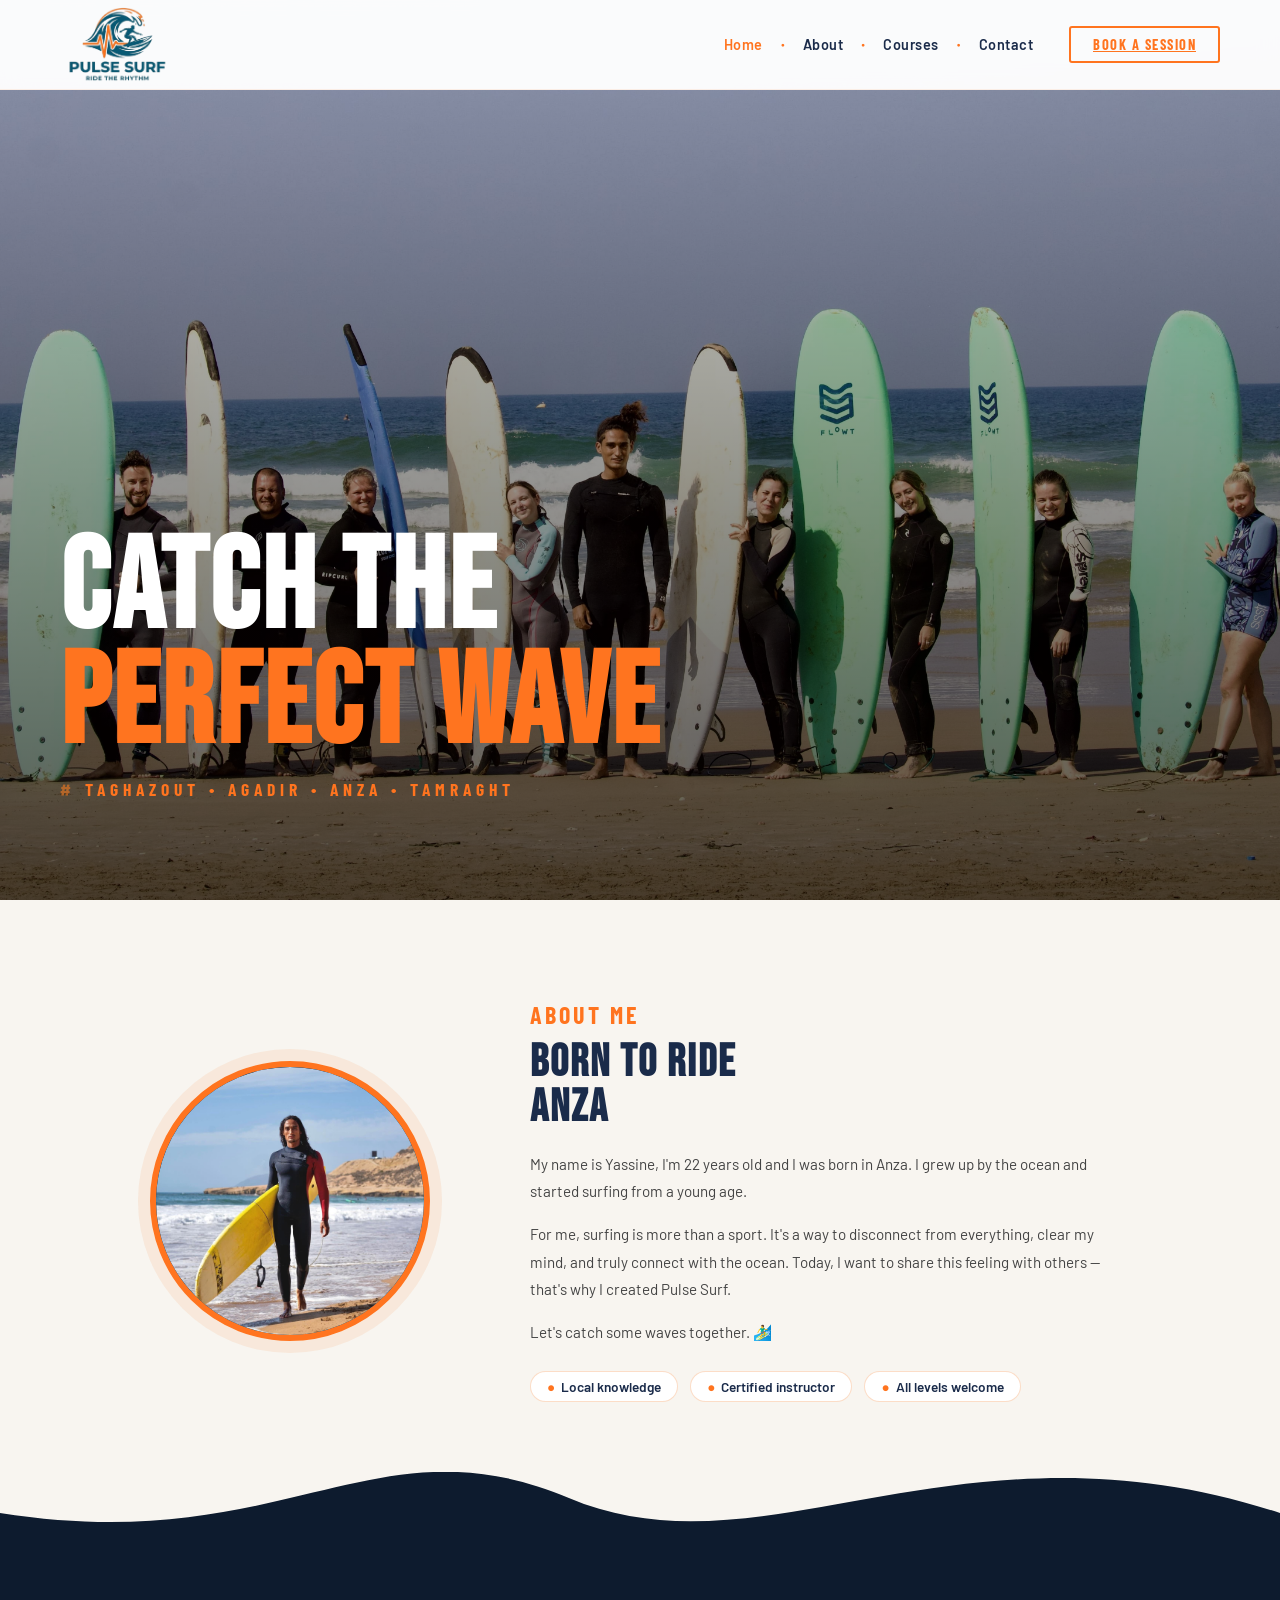
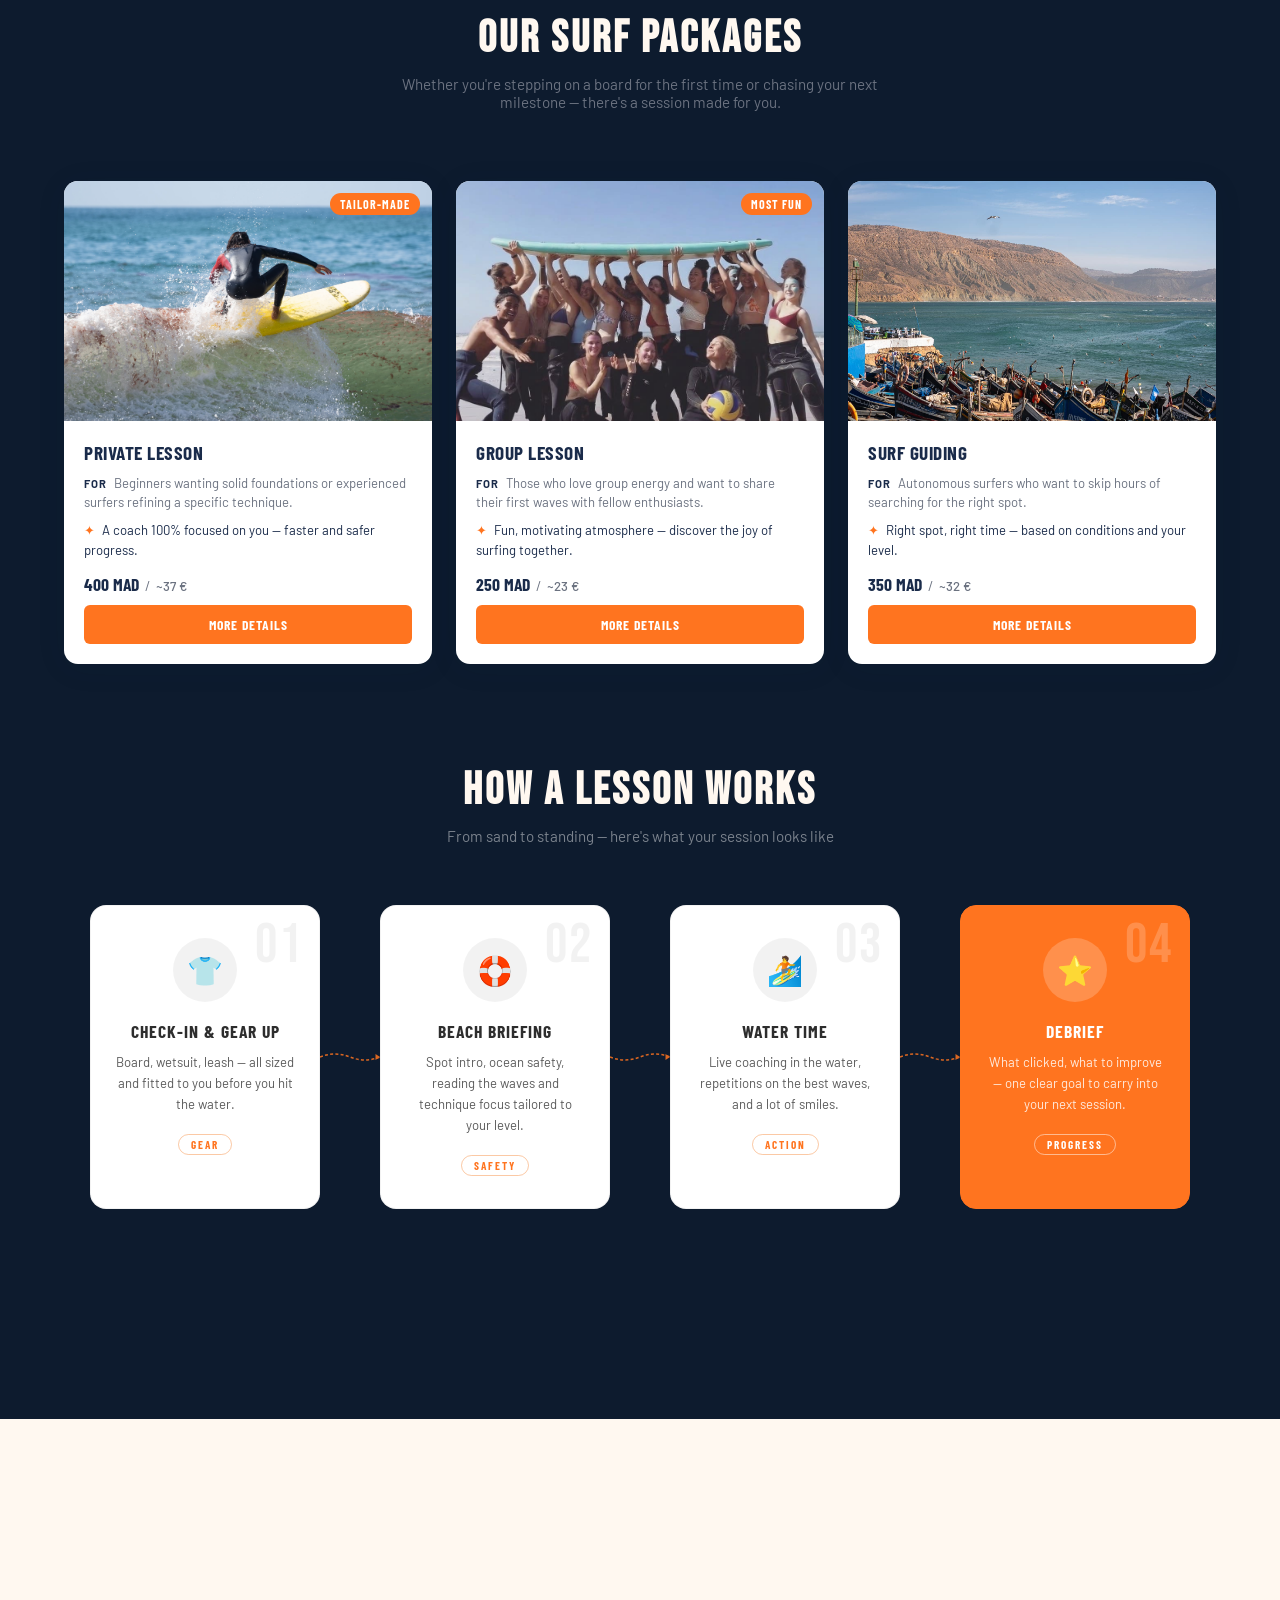
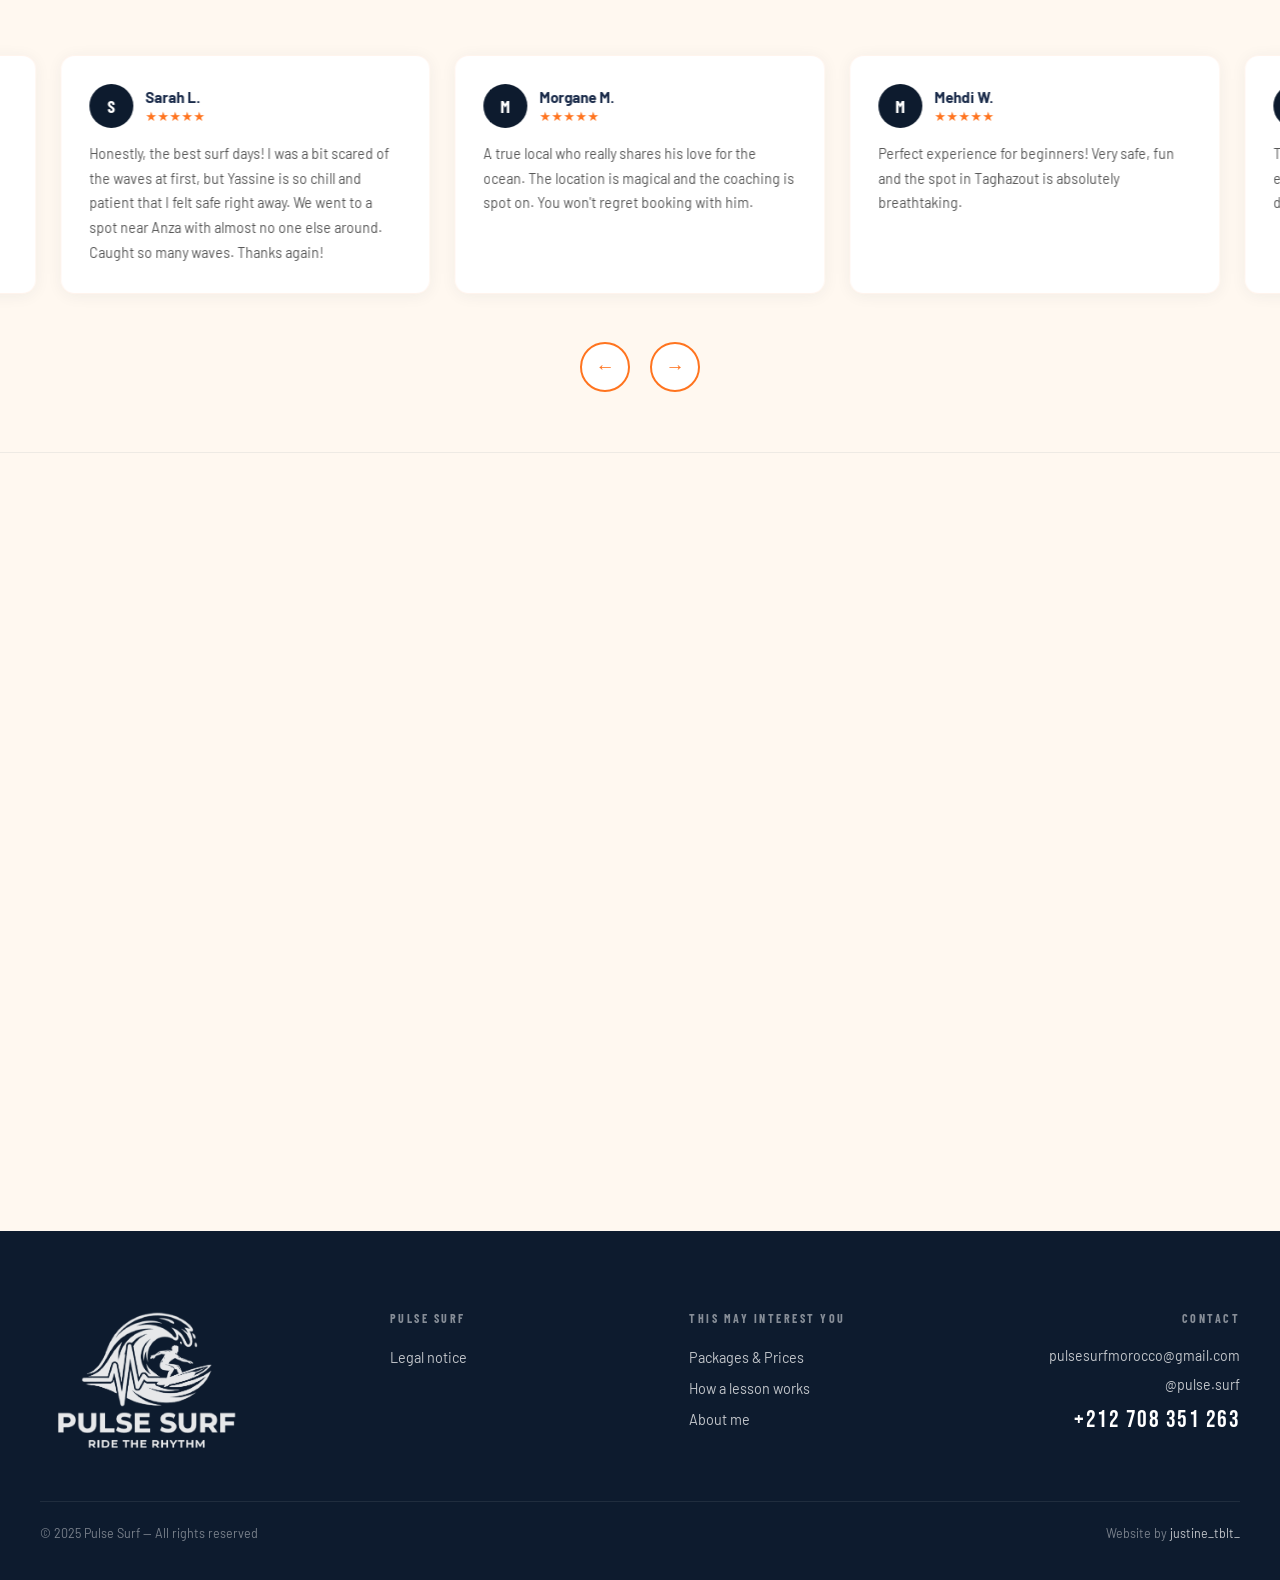
==== index.html @ fa96b56d "🐛 links" ====
<!DOCTYPE html>
<html lang="en">

<head>
    <meta charset="UTF-8">
    <meta name="viewport" content="width=device-width, initial-scale=1.0">

    <title>Pulse Surf | Authentic surf lessons in Anza, Taghazout, Tamraght & Agadir</title>

    <meta name="description"
        content="Experience authentic surfing with Yassine. Small group lessons & private coaching in Anza, Taghazout, Agadir and Tamraght. Certified local expert. Book your wave today!">

    <meta name="keywords"
        content="surf lessons Taghazout, surf school Anza, surf guiding Agadir, private surf coach Morocco, Tamraght surf, Pulse Surf">

    <meta property="og:title" content="Pulse Surf | Authentic surf lessons in Morocco">
    <meta property="og:description"
        content="Join Yassine for the best surf experience in Agadir and Taghazout. Small groups, local knowledge.">
    <meta property="og:type" content="website">
    <link rel="stylesheet" href="style.css">
    <link
        href="https://fonts.googleapis.com/css2?family=Bebas+Neue&family=Barlow:ital,wght@0,300;0,400;0,600;0,700;1,300&family=Barlow+Condensed:wght@400;700&display=swap"
        rel="stylesheet">
    <link rel="icon" type="image/png" href="img/favicon.jpg">
</head>

<body id="top">

    <nav id="navbar">
        <div class="nav-logo">
            <a href="#top">
                <img src="img/logo.png" alt="Back to top - Pulse Surf">
            </a>

        </div>
        <div class="nav-right">
            <ul class="nav-links" id="navLinks">
                <li><a href="#" class="active">Home</a></li>
                <li><a href="#about">About</a></li>
                <li><a href="#courses">Courses</a></li>
                <li><a href="#contact">Contact</a></li>
            </ul>
            <a href="https://wa.me/212708351263?text=Hello!%20I'd%20like%20to%20book%20a%20surf%20session."
                class="btn-nav" target="_blank" rel="noopener">Book a session</a>
        </div>
        <button class="burger" id="burgerBtn" aria-label="Menu" aria-expanded="false">
            <span></span><span></span><span></span>
        </button>
    </nav>

    <div class="mobile-menu" id="mobileMenu" aria-hidden="true">
        <ul>
            <li><a href="#">Home</a></li>
            <li><a href="#about">About</a></li>
            <li><a href="#courses">Courses</a></li>
            <li><a href="#contact">Contact</a></li>
        </ul>
        <a href="https://wa.me/212708351263?text=Hello!%20I'd%20like%20to%20book%20a%20surf%20session." class="btn-nav"
            target="_blank" rel="noopener">Book a session</a>
    </div>

    <section class="hero">
        <div class="hero-bg">
            <img src="img/home_banner.jpeg" alt="">
        </div>
        <div class="hero-content" data-reveal>
            <h1>CATCH THE <span>PERFECT WAVE</span></h1>
            <p class="hero-sub">Taghazout • Agadir • Anza • Tamraght</p>
        </div>
    </section>


    <section id="about" class="about-section-wrap">
        <div class="about-section">
            <div class="about-photo">
                <img src="img/yassine.jpg" alt="Yassine" class="about-photo-img">
            </div>

            <div class="about-text" data-reveal>
                <div class="about-label">About Me</div>
                <h2>Born to ride<br>Anza</h2>
                <p>My name is Yassine, I'm 22 years old and I was born in Anza. I grew up by the ocean and started
                    surfing from a young age.</p>
                <p>For me, surfing is more than a sport. It's a way to disconnect from everything, clear my mind, and
                    truly connect with the ocean. Today, I want to share this feeling with others — that's why I created
                    Pulse Surf.</p>
                <p>Let's catch some waves together. 🏄‍♂️</p>
                <div class="about-pills">
                    <span class="pill"><span class="dot">●</span> Local knowledge</span>
                    <span class="pill"><span class="dot">●</span> Certified instructor</span>
                    <span class="pill"><span class="dot">●</span> All levels welcome</span>
                </div>
            </div>
        </div>
    </section>


    <section class="about-section-wrap">
        <div class="wave-container">
            <svg viewBox="0 0 1440 200" xmlns="http://www.w3.org/2000/svg" preserveAspectRatio="none">
                <path fill="#0D1B2E" d="M0,160 C320,220 420,30 640,140 C860,250 1080,20 1440,160 L1440,200 L0,200 Z">
                </path>
            </svg>
        </div>
    </section>



    <section class="section" id="courses">
        <div class="section-header" data-reveal>
            <h2>Our surf packages</h2>
            <p>Whether you're stepping on a board for the first time or chasing your next milestone — there's a session
                made for you.</p>
        </div>

        <div class="courses-track">

            <div class="course-card" data-reveal>
                <div class="card-img">
                    <img src="img/private_lesson.jpeg" alt="" class="card-photo img-private">
                    <span class="card-badge">Tailor-made</span>
                </div>
                <div class="card-body">
                    <h3>Private Lesson</h3>
                    <p class="card-for"><span>For</span> Beginners wanting solid foundations or experienced surfers
                        refining a specific technique.</p>
                    <p class="card-plus"><span>✦</span> A coach 100% focused on you — faster and safer progress.</p>
                    <div class="card-price">
                        <span class="price-mad">400 MAD</span>
                        <span class="price-sep">/</span>
                        <span class="price-eur">~37 €</span>
                    </div>
                    <a class="btn-card btn-whatsapp" href="private-lesson.html" target="_blank" rel="noopener">More
                        details</a>
                </div>
            </div>

            <div class="course-card" data-reveal>
                <div class="card-img">
                    <img src="img/group_lesson2.jpeg" alt="" class="card-photo img-group">
                    <span class="card-badge">Most fun</span>
                </div>
                <div class="card-body">
                    <h3>Group Lesson</h3>
                    <p class="card-for"><span>For</span> Those who love group energy and want to share their first waves
                        with fellow enthusiasts.</p>
                    <p class="card-plus"><span>✦</span> Fun, motivating atmosphere — discover the joy of surfing
                        together.</p>
                    <div class="card-price">
                        <span class="price-mad">250 MAD</span>
                        <span class="price-sep">/</span>
                        <span class="price-eur">~23 €</span>
                    </div>
                    <a class="btn-card btn-whatsapp" href="group-lesson.html" target="_blank" rel="noopener">More
                        details</a>
                </div>
            </div>

            <div class="course-card" data-reveal>
                <div class="card-img">
                    <img src="img/guide_lesson.jpeg" alt="" class="card-photo img-guide">
                </div>
                <div class="card-body">
                    <h3>Surf Guiding</h3>
                    <p class="card-for"><span>For</span> Autonomous surfers who want to skip hours of searching for the
                        right spot.</p>
                    <p class="card-plus"><span>✦</span> Right spot, right time — based on conditions and your level.</p>
                    <div class="card-price">
                        <span class="price-mad">350 MAD</span>
                        <span class="price-sep">/</span>
                        <span class="price-eur">~32 €</span>
                    </div>
                    <a class="btn-card btn-whatsapp" href="guiding-lesson.html" target="_blank" rel="noopener">More
                        details</a>
                </div>
            </div>

        </div>
    </section>

    <section class="how-section" id="how">
        <div class="section-header" data-reveal>
            <h2>How a lesson works</h2>
            <p>From sand to standing — here's what your session looks like</p>
        </div>

        <div class="flow-grid">
            <div class="flow-card" data-reveal>
                <div class="flow-number">01</div>
                <div class="flow-icon-wrap"><span>👕</span></div>
                <h3 class="flow-title">Check-In &amp; Gear Up</h3>
                <p class="flow-desc">Board, wetsuit, leash — all sized and fitted to you before you hit the water.</p>
                <div class="flow-tag">Gear</div>
            </div>
            <div class="flow-connector" aria-hidden="true">
                <svg viewBox="0 0 80 24" fill="none">
                    <path d="M0 12 Q20 4 40 12 Q60 20 80 12" stroke="#ff741f" stroke-width="2" stroke-dasharray="4 3" />
                    <polygon points="74,8 80,12 74,16" fill="#ff741f" />
                </svg>
            </div>
            <div class="flow-card" data-reveal>
                <div class="flow-number">02</div>
                <div class="flow-icon-wrap"><span>🛟</span></div>
                <h3 class="flow-title">Beach Briefing</h3>
                <p class="flow-desc">Spot intro, ocean safety, reading the waves and technique focus tailored to your
                    level.</p>
                <div class="flow-tag">Safety</div>
            </div>
            <div class="flow-connector" aria-hidden="true">
                <svg viewBox="0 0 80 24" fill="none">
                    <path d="M0 12 Q20 20 40 12 Q60 4 80 12" stroke="#ff741f" stroke-width="2" stroke-dasharray="4 3" />
                    <polygon points="74,8 80,12 74,16" fill="#ff741f" />
                </svg>
            </div>
            <div class="flow-card" data-reveal>
                <div class="flow-number">03</div>
                <div class="flow-icon-wrap"><span>🏄</span></div>
                <h3 class="flow-title">Water Time</h3>
                <p class="flow-desc">Live coaching in the water, repetitions on the best waves, and a lot of smiles.</p>
                <div class="flow-tag">Action</div>
            </div>
            <div class="flow-connector" aria-hidden="true">
                <svg viewBox="0 0 80 24" fill="none">
                    <path d="M0 12 Q20 4 40 12 Q60 20 80 12" stroke="#ff741f" stroke-width="2" stroke-dasharray="4 3" />
                    <polygon points="74,8 80,12 74,16" fill="#ff741f" />
                </svg>
            </div>
            <div class="flow-card flow-card--highlight" data-reveal>
                <div class="flow-number">04</div>
                <div class="flow-icon-wrap"><span>⭐</span></div>
                <h3 class="flow-title">Debrief</h3>
                <p class="flow-desc">What clicked, what to improve — one clear goal to carry into your next session.</p>
                <div class="flow-tag">Progress</div>
            </div>
        </div>

        <div class="bring-banner" data-reveal>
            <span class="bring-icon">🎒</span>
            <div class="bring-text">
                <strong>What to bring</strong>
                <span>Swimwear &nbsp;·&nbsp; Sunscreen &nbsp;·&nbsp; Water &nbsp;·&nbsp; Towel</span>
            </div>
        </div>
    </section>


    <section class="reviews-section" id="reviews">
        <div class="section-header" data-reveal>
            <h2>Testimonials</h2>
            <span class="stars">★★★★★</span>
        </div>

        <div class="reviews-viewport">
            <div class="reviews-track" id="reviewsTrack">
                <div class="review-card">
                    <div class="reviewer">
                        <div class="reviewer-avatar">S</div>
                        <div>
                            <div class="reviewer-name">Sarah L.</div>
                            <div class="review-stars">★★★★★</div>
                        </div>
                    </div>
                    <p class="review-text">Honestly, the best surf days! I was a bit scared of the waves at first, but
                        Yassine is so chill and patient that I felt safe right away. We went to a spot near Anza with
                        almost no one else around. Caught so many waves. Thanks again!</p>
                </div>

                <div class="review-card">
                    <div class="reviewer">
                        <div class="reviewer-avatar">M</div>
                        <div>
                            <div class="reviewer-name">Morgane M.</div>
                            <div class="review-stars">★★★★★</div>
                        </div>
                    </div>
                    <p class="review-text">A true local who really shares his love for the ocean. The location is
                        magical and the coaching is spot on. You won't regret booking with him.</p>
                </div>

                <div class="review-card">
                    <div class="reviewer">
                        <div class="reviewer-avatar">M</div>
                        <div>
                            <div class="reviewer-name">Mehdi W.</div>
                            <div class="review-stars">★★★★★</div>
                        </div>
                    </div>
                    <p class="review-text">Perfect experience for beginners! Very safe, fun and the spot in Taghazout is
                        absolutely breathtaking.</p>
                </div>

                <div class="review-card">
                    <div class="reviewer">
                        <div class="reviewer-avatar">N</div>
                        <div>
                            <div class="reviewer-name">Natalia R.</div>
                            <div class="review-stars">★★★★★</div>
                        </div>
                    </div>
                    <p class="review-text">The absolute highlight of my trip! Such good energy in the water and the best
                        vibes. I'll definitely be back for more sessions.</p>
                </div>
            </div>
        </div>

        <div class="reviews-controls">
            <button class="reviews-arrow" id="reviewsPrev" aria-label="Précédent">&#8592;</button>
            <button class="reviews-arrow" id="reviewsNext" aria-label="Suivant">&#8594;</button>
        </div>
    </section>

    <section class="contact-section" id="contact">
        <div class="contact-inner">
            <div class="contact-info" data-reveal>
                <div class="about-label">Get in touch</div>
                <h2>Let's catch<br>some waves</h2>
                <p>Have a question about a session, want to check availability, or just say hello? Fill in the form and
                    I will get back to you within 24h.</p>
                <ul class="contact-details">
                    <li><span class="contact-icon">📍</span><span>Taghazout • Agadir • Anza • Tamraght</span></li>
                    <li><span class="contact-icon">📱</span><a href="https://wa.me/212708351263" target="_blank"
                            rel="noopener">+212 708 351 263</a></li>
                    <li><span class="contact-icon">✉️</span><a
                            href="mailto:pulsesurfmorocco@gmail.com">pulsesurfmorocco@gmail.com</a></li>
                    <li><span class="contact-icon">📷</span><a href="https://www.instagram.com/pulse.surf/?hl=fr"
                            target="_blank" rel="noopener">@pulse.surf</a></li>
                </ul>
            </div>

            <div class="contact-form-wrap" data-reveal>
                <form class="contact-form" id="contactForm" novalidate>
                    <div class="form-row">
                        <div class="form-group">
                            <label for="fname">First name</label>
                            <input type="text" id="fname" name="fname" placeholder="Yassine" required>
                            <span class="form-error" id="fnameErr">Please enter your first name</span>
                        </div>
                        <div class="form-group">
                            <label for="lname">Last name</label>
                            <input type="text" id="lname" name="lname" placeholder="Oufaaiz" required>
                            <span class="form-error" id="lnameErr">Please enter your last name</span>
                        </div>
                    </div>
                    <div class="form-group">
                        <label for="email">Email</label>
                        <input type="email" id="email" name="email" placeholder="pulsesurf@example.com" required>
                        <span class="form-error" id="emailErr">Please enter a valid email address</span>
                    </div>
                    <div class="form-group">
                        <label for="session">Session type</label>
                        <select id="session" name="session" required>
                            <option value="" disabled selected>Choose a session…</option>
                            <option value="private">Private Lesson</option>
                            <option value="group">Group Lesson</option>
                            <option value="guiding">Surf Guiding</option>
                            <option value="other">Other / Question</option>
                        </select>
                        <span class="form-error" id="sessionErr">Please select a session type</span>
                    </div>
                    <div class="form-group">
                        <label for="message">Message</label>
                        <textarea id="message" name="message" rows="4"
                            placeholder="Tell me about your level, your dates, any questions…" required></textarea>
                        <span class="form-error" id="messageErr">Please write a short message</span>
                    </div>
                    <button type="submit" class="btn-submit" id="submitBtn">Send message</button>
                    <div class="form-success" id="formSuccess" aria-live="polite">
                        <span>🤙</span>
                        <strong>Message sent!</strong>
                        <p>Thanks for contacting me! I received your message and will get back to you very soon. I'm
                            looking forward to surfing with you.<br><br>See you in the water!<br><br>Yassine</p>
                    </div>
                </form>
            </div>
        </div>
    </section>

    <footer>
        <div class="footer-inner">
            <div class="footer-brand">
                <a href="#top">
                    <img src="img/logo.png" alt="Back to top - Pulse Surf" class="footer-logo-img">
                </a>
            </div>
            <div class="footer-col">
                <h4 class="footer-col-title">Pulse Surf</h4>
                <ul>
                    <li><a href="#" id="mentionsBtn">Legal notice</a></li>
                </ul>
            </div>
            <div class="footer-col">
                <h4 class="footer-col-title">This may interest you</h4>
                <ul>
                    <li><a href="#courses">Packages &amp; Prices</a></li>
                    <li><a href="#how">How a lesson works</a></li>
                    <li><a href="#about">About me</a></li>
                </ul>
            </div>
            <div class="footer-col">
                <h4 class="footer-col-title">Contact</h4>
                <a href="mailto:pulsesurfmorocco@gmail.com" class="footer-email">pulsesurfmorocco@gmail.com</a>
                <a href="https://www.instagram.com/pulse.surf/?hl=fr" class="footer-insta" target="_blank"
                    rel="noopener">@pulse.surf</a>
                <a href="https://wa.me/212708351263" class="footer-phone">+212 708 351 263</a>
            </div>
        </div>
        <div class="footer-divider"></div>
        <div class="footer-bottom">
            <span>© 2025 Pulse Surf — All rights reserved</span>
            <span class="footer-credit">Website by <a href="https://www.instagram.com/justine_tblt_/?hl=fr"
                    target="_blank">justine_tblt_</a></span>
        </div>
    </footer>

    <div class="modal-overlay" id="mentionsModal" aria-hidden="true">
        <div class="modal" role="dialog" aria-modal="true" aria-labelledby="mentionsTitle">
            <button class="modal-close" id="mentionsClose" aria-label="Close">✕</button>
            <h2 id="mentionsTitle">Legal Notice</h2>
            <h3>Site Publisher</h3>
            <p>
                <strong>Pulse Surf — Yassine Oufaaiz</strong><br>
                Anza, Tamraght, Taghazout, Agadir, Morocco<br>
                Email: <a href="mailto:pulsesurfmorocco@gmail.com">pulsesurfmorocco@gmail.com</a><br>
                Tel: +212 708 351 263
            </p>
            <h3>Hosting</h3>
            <p>This site is hosted by <strong>GitHub Inc.</strong>, 88 Colin P. Kelly Jr. St, San Francisco, CA 94107,
                USA.</p>
            <h3>Intellectual Property</h3>
            <p>All content on this site (texts, photos, logos) is protected by copyright law.</p>
            <h3>Credits</h3>
            <p>Site designed and developed by <a href="https://www.instagram.com/justine_tblt_/?hl=fr"
                    target="_blank">justine_tblt_</a>.</p>
        </div>
    </div>

    <a href="#top" id="goToTop" class="go-top-link" aria-label="Back to top">
        <svg viewBox="0 0 24 24" fill="none" stroke="currentColor" stroke-width="3" stroke-linecap="round"
            stroke-linejoin="round">
            <path d="M18 15l-6-6-6 6" />
        </svg>
    </a>
    <script src="main.js"></script>
</body>

</html>
---- style.css ----
*,
*::before,
*::after {
    box-sizing: border-box;
    margin: 0;
    padding: 0;
}

:root {
    --orange: #ff741f;
    --navy: #1A2B4A;
    --sand: #FFF8F0;
    --dark: #0D1B2E;
    --gray: #6B7280;
    --white: #ffffff;
    --section-light: #FFF8F0;
    --section-mid: #F0EBE3;
    --section-dark: #0D1B2E;
}

html {
    scroll-behavior: smooth;
}

body {
    font-family: 'Barlow', sans-serif;
    background: var(--section-light);
    color: var(--navy);
}

/* ── Nav ───────────────────────────────────────────────────── */
nav {
    position: fixed;
    top: 0;
    left: 0;
    right: 0;
    z-index: 200;
    display: flex;
    align-items: center;
    justify-content: space-between;
    padding: 0 60px;
    height: 90px;
    background: rgba(255, 255, 255, 0.96);
    backdrop-filter: blur(10px);
    border-bottom: 1px solid rgba(244, 121, 32, 0.1);
}

.nav-logo img {
    height: 75px;
    width: auto;
    display: block;
}

.nav-right {
    display: flex;
    align-items: center;
    gap: 36px;
}

.nav-links {
    display: flex;
    align-items: center;
    list-style: none;
}

.nav-links li {
    display: flex;
    align-items: center;
}

.nav-links li+li::before {
    content: '●';
    color: var(--orange);
    font-size: 0.4rem;
    margin: 0 18px;
}

.nav-links a {
    font-size: 0.9rem;
    font-weight: 600;
    color: var(--navy);
    text-decoration: none;
    letter-spacing: 0.5px;
    transition: color 0.2s;
}

.nav-links a:hover,
.nav-links a.active {
    color: var(--orange);
}

.btn-nav {
    background: transparent;
    border: 2px solid var(--orange);
    color: var(--orange);
    padding: 8px 22px;
    font-family: 'Barlow Condensed', sans-serif;
    font-size: 0.9rem;
    font-weight: 700;
    letter-spacing: 1.5px;
    text-transform: uppercase;
    cursor: pointer;
    border-radius: 3px;
    transition: background 0.25s, color 0.25s;
}

.btn-nav:hover {
    background: var(--orange);
    color: var(--white);
}

/* ── Burger ────────────────────────────────────────────────── */
.burger {
    display: none;
    flex-direction: column;
    justify-content: center;
    gap: 5px;
    width: 36px;
    height: 36px;
    background: none;
    border: none;
    cursor: pointer;
    padding: 4px;
}

.burger span {
    display: block;
    height: 2px;
    width: 100%;
    background: var(--navy);
    border-radius: 2px;
    transition: transform 0.3s, opacity 0.3s;
    transform-origin: center;
}

.burger.open span:nth-child(1) {
    transform: translateY(7px) rotate(45deg);
}

.burger.open span:nth-child(2) {
    opacity: 0;
}

.burger.open span:nth-child(3) {
    transform: translateY(-7px) rotate(-45deg);
}

/* ── Mobile menu ───────────────────────────────────────────── */
.mobile-menu {
    display: none;
    position: fixed;
    inset: 0;
    z-index: 150;
    background: var(--dark);
    flex-direction: column;
    align-items: center;
    justify-content: center;
    gap: 32px;
    opacity: 0;
    pointer-events: none;
    transition: opacity 0.3s;
}

.mobile-menu.open {
    opacity: 1;
    pointer-events: all;
}

.mobile-menu ul {
    list-style: none;
    display: flex;
    flex-direction: column;
    align-items: center;
    gap: 24px;
}

.mobile-menu ul a {
    font-family: 'Bebas Neue', sans-serif;
    font-size: 2.2rem;
    letter-spacing: 3px;
    color: var(--white);
    text-decoration: none;
    text-transform: uppercase;
    transition: color 0.2s;
}

.mobile-menu ul a:hover {
    color: var(--orange);
}

/* ── Hero ──────────────────────────────────────────────────── */
.hero {
    height: 100vh;
    min-height: 600px;
    position: relative;
    display: flex;
    align-items: flex-end;
    padding-bottom: 100px;
    overflow: hidden;
}

.hero-bg {
    position: absolute;
    inset: 0;
    z-index: 1;
}

.hero-bg img {
    width: 100%;
    height: 100%;
    object-fit: cover;
    object-position: center;
    display: block;
}

.hero-bg::after {
    content: '';
    position: absolute;
    inset: 0;
    background: linear-gradient(to bottom, rgba(0, 0, 0, 0.15), rgba(0, 0, 0, 0.65));
}

.hero-content {
    position: relative;
    z-index: 10;
    padding: 0 60px;
}

.hero-content h1 {
    font-family: 'Bebas Neue', sans-serif;
    font-size: clamp(4rem, 10vw, 8rem);
    line-height: 0.9;
    color: var(--white);
    letter-spacing: 3px;
    text-transform: uppercase;
}

.hero-content h1 span {
    display: block;
    color: var(--orange);
}

.hero-sub {
    font-family: 'Barlow Condensed', sans-serif;
    font-size: 1.1rem;
    letter-spacing: 5px;
    color: var(--orange);
    margin-top: 16px;
    text-transform: uppercase;
    font-weight: bold;
}

.hero-sub::before {
    content: '# ';
    color: rgba(244, 121, 32, 0.6);
    font-weight: bold;
}

/* ── Section base ──────────────────────────────────────────── */
.section {
    padding: 70px 60px;
    background: var(--section-dark);
}

.section-header {
    text-align: center;
    margin-bottom: 60px;
}

.section-header h2 {
    font-family: 'Bebas Neue', sans-serif;
    font-size: 2.8rem;
    letter-spacing: 3px;
    color: var(--sand);
    text-transform: uppercase;
}

.section-header p {
    color: var(--gray);
    margin-top: 10px;
    font-size: 0.95rem;
    max-width: 520px;
    margin-inline: auto;
}

/* ── Courses ───────────────────────────────────────────────── */
.courses-track {
    display: grid;
    grid-template-columns: repeat(3, 1fr);
    gap: 24px;
    padding: 10px 4px 30px;
    align-items: stretch;
}

.course-card {
    background: var(--white);
    border-radius: 14px;
    overflow: hidden;
    box-shadow: 0 4px 30px rgba(26, 43, 74, 0.08);
    transition: transform 0.3s, box-shadow 0.3s;
    display: flex;
    flex-direction: column;
}

.course-card:hover {
    transform: translateY(-6px);
    box-shadow: 0 16px 50px rgba(26, 43, 74, 0.15);
}

.card-img {
    height: 240px;
    position: relative;
    overflow: hidden;
    flex-shrink: 0;
}

.card-photo {
    position: absolute;
    inset: 0;
    width: 100%;
    height: 100%;
    object-fit: cover;
    object-position: 50% 30%;
    display: block;
    z-index: 1;
}

.img-private {
    object-position: center 40%;
}

.img-group {
    object-position: center 60%;
}

.img-guide {
    object-position: center center;
}

.card-badge,
.card-duration {
    z-index: 2;
}

.card-img-bg {
    width: 100%;
    height: 100%;
    display: flex;
    align-items: center;
    justify-content: center;
    font-size: 4rem;
}


.card-badge {
    position: absolute;
    top: 12px;
    right: 12px;
    background: var(--orange);
    color: var(--white);
    font-family: 'Barlow Condensed', sans-serif;
    font-size: 0.75rem;
    font-weight: 700;
    letter-spacing: 1px;
    text-transform: uppercase;
    padding: 4px 10px;
    border-radius: 20px;
}

.card-body {
    padding: 20px;
    display: flex;
    flex-direction: column;
    flex: 1;
}

.card-body h3 {
    font-family: 'Barlow Condensed', sans-serif;
    font-size: 1.2rem;
    font-weight: 700;
    color: var(--navy);
    letter-spacing: 0.5px;
    text-transform: uppercase;
    margin-bottom: 10px;
}

.card-for {
    font-size: 0.82rem;
    color: var(--gray);
    line-height: 1.5;
    margin-bottom: 8px;
}

.card-for span {
    font-weight: 700;
    text-transform: uppercase;
    font-size: 0.7rem;
    letter-spacing: 1px;
    color: var(--navy);
    margin-right: 4px;
}

.card-plus {
    font-size: 0.82rem;
    color: var(--navy);
    line-height: 1.5;
    margin-bottom: 12px;
}

.card-plus span {
    color: var(--orange);
    margin-right: 4px;
}

.card-price {
    display: flex;
    align-items: baseline;
    gap: 6px;
    margin-top: auto;
    margin-bottom: 10px;
}

.price-mad {
    font-family: 'Barlow Condensed', sans-serif;
    font-size: 1.1rem;
    font-weight: 700;
    color: var(--navy);
}

.price-sep {
    color: var(--gray);
    font-size: 0.85rem;
}

.price-eur {
    font-size: 0.82rem;
    color: var(--gray);
    font-weight: 500;
}

.btn-card {
    display: block;
    background: var(--orange);
    color: var(--white);
    padding: 11px 20px;
    font-family: 'Barlow Condensed', sans-serif;
    font-size: 0.85rem;
    font-weight: 700;
    letter-spacing: 1px;
    text-transform: uppercase;
    border-radius: 6px;
    cursor: pointer;
    border: none;
    text-decoration: none;
    text-align: center;
    transition: background 0.2s, transform 0.2s;
}

.btn-card:hover {
    background: #d4660f;
    transform: scale(1.02);
}

.btn-whatsapp {
    background: var(--orange);
}

.btn-whatsapp:hover {
    background: var(--dark);
}

/* ── How it works ──────────────────────────────────────────── */
.how-section {
    background: var(--section-dark);
    padding: 0 60px 100px 60px;
}

.how-section .section-header h2 {
    color: var(--sand);
}

.how-section .section-header p {
    color: rgba(255, 255, 255, 0.45);
}

.flow-grid {
    display: flex;
    align-items: stretch;
    justify-content: center;
    max-width: 1100px;
    margin: 0 auto;
    flex-wrap: nowrap;
}

.flow-card {
    flex: 1;
    min-width: 0;
    background: var(--white);
    border: 1px solid rgba(0, 0, 0, 0.05);
    border-radius: 16px;
    padding: 32px 24px;
    text-align: center;
    position: relative;
    transition: transform 0.3s, background 0.3s, box-shadow 0.3s;
}


.flow-card--highlight {
    background: var(--orange);
    border-color: var(--orange);
}


.flow-number {
    font-family: 'Bebas Neue', sans-serif;
    font-size: 3.5rem;
    line-height: 1;
    color: rgba(0, 0, 0, 0.05);
    /* Chiffre discret sur fond sable */
    position: absolute;
    top: 12px;
    right: 16px;
    letter-spacing: 2px;
}

.flow-card--highlight .flow-number {
    color: rgba(255, 255, 255, 0.2);
}

.flow-icon-wrap {
    width: 64px;
    height: 64px;
    border-radius: 50%;
    background: rgba(0, 0, 0, 0.05);
    /* Fond icône adapté au sable */
    display: flex;
    align-items: center;
    justify-content: center;
    margin: 0 auto 18px;
    font-size: 1.8rem;
    transition: background 0.3s;
}

.flow-card--highlight .flow-icon-wrap {
    background: rgba(255, 255, 255, 0.2);
}


.flow-title {
    font-family: 'Barlow Condensed', sans-serif;
    font-size: 1.1rem;
    font-weight: 700;
    letter-spacing: 1px;
    text-transform: uppercase;
    color: #2d2d2d;
    /* Texte sombre pour lisibilité sur beige */
    margin-bottom: 10px;
}

.flow-card--highlight .flow-title {
    color: var(--white);
}

.flow-desc {
    font-size: 0.82rem;
    color: #5a5a5a;
    /* Gris foncé pour le texte descriptif */
    line-height: 1.6;
    margin-bottom: 18px;
}

.flow-card--highlight .flow-desc {
    color: rgba(255, 255, 255, 0.85);
}

.flow-tag {
    display: inline-block;
    font-family: 'Barlow Condensed', sans-serif;
    font-size: 0.7rem;
    font-weight: 700;
    letter-spacing: 2px;
    text-transform: uppercase;
    color: var(--orange);
    border: 1px solid rgba(244, 121, 32, 0.4);
    border-radius: 20px;
    padding: 3px 12px;
}

.flow-card--highlight .flow-tag {
    color: var(--white);
    border-color: rgba(255, 255, 255, 0.5);
}

.flow-connector {
    flex-shrink: 0;
    width: 60px;
    opacity: 0.85;
    display: flex;
    align-items: center;
    justify-content: center;
}

.flow-connector svg path {
    stroke: var(--orange) !important;
}

.flow-connector svg polygon {
    fill: var(--orange) !important;
}

.bring-banner {
    display: flex;
    align-items: center;
    gap: 16px;
    margin-top: 48px;
    background: rgba(255, 255, 255, 0.05);
    border: 1px solid rgba(255, 255, 255, 0.1);
    border-radius: 12px;
    padding: 20px 28px;
    max-width: 1100px;
    margin-inline: auto;
}

.bring-text strong {
    font-family: 'Barlow Condensed', sans-serif;
    font-size: 0.75rem;
    letter-spacing: 2px;
    text-transform: uppercase;
    color: var(--orange);
}

.bring-text span {
    font-size: 0.9rem;
    color: rgba(255, 255, 255, 0.7);
}


.about-section {
    padding: 100px 60px 0px 60px;
    display: grid;
    grid-template-columns: 300px 1fr;
    gap: 80px;
    align-items: center;
    max-width: 1100px;
    margin: 0 auto;
}



.about-photo {
    width: 280px;
    height: 280px;
    border-radius: 50%;
    border: 6px solid var(--orange);
    box-shadow: 0 0 0 12px rgba(244, 121, 32, 0.1);
    display: flex;
    align-items: center;
    justify-content: center;
    background: linear-gradient(135deg, #1A3A5C, #2E6B8A);
    font-size: 5rem;
    overflow: hidden;
    flex-shrink: 0;
}

.about-photo-img {
    width: 100%;
    height: 100%;
    object-fit: cover;
    object-position: top center;
    display: block;
    border-radius: 50%;
}

.about-label {
    font-family: 'Barlow Condensed', sans-serif;
    font-size: 1.5rem;
    font-weight: 700;
    letter-spacing: 3px;
    text-transform: uppercase;
    color: var(--orange);
    margin-bottom: 12px;
}

.about-text h2 {
    font-family: 'Bebas Neue', sans-serif;
    font-size: 2.8rem;
    letter-spacing: 2px;
    text-transform: uppercase;
    color: var(--navy);
    line-height: 1;
    margin-bottom: 20px;
}

.about-text p {
    font-size: 0.95rem;
    color: #444;
    line-height: 1.8;
    margin-bottom: 16px;
}

.about-pills {
    display: flex;
    flex-wrap: wrap;
    gap: 12px;
    margin-top: 24px;
}

.pill {
    background: var(--white);
    border: 1.5px solid rgba(244, 121, 32, 0.25);
    color: var(--navy);
    padding: 6px 16px;
    border-radius: 20px;
    font-size: 0.85rem;
    font-weight: 600;
    display: flex;
    align-items: center;
    gap: 6px;
}

.pill .dot {
    color: var(--orange);
}

/* ── Reviews ───────────────────────────────────────────────── */
.reviews-section {
    background: var(--sand);
    padding: 80px 0 60px;
}

.reviews-section h2 {
    font-family: 'Bebas Neue', sans-serif;
    font-size: 2.8rem;
    letter-spacing: 3px;
    color: var(--navy);
    text-transform: uppercase;
}

.stars {
    color: var(--orange);
    font-size: 1.4rem;
    letter-spacing: 2px;
}

.reviews-viewport {
    overflow: hidden;
    width: 100%;
    padding: 0 60px;
}

.reviews-track {
    display: flex;
    gap: 24px;
    transition: transform 0.45s cubic-bezier(0.4, 0, 0.2, 1);
    will-change: transform;
    padding: 16px 0 32px;
}

.review-card {
    flex: 0 0 calc((100vw - 120px - 48px) / 3);
    min-width: 240px;
    background: var(--white);
    border-radius: 14px;
    padding: 28px;
    box-shadow: 0 2px 16px rgba(26, 43, 74, 0.06);
    border: 1px solid rgba(244, 121, 32, 0.08);
    transition: transform 0.3s, box-shadow 0.3s;
}

.review-card:hover {
    transform: translateY(-4px);
    box-shadow: 0 10px 30px rgba(26, 43, 74, 0.12);
}

.reviewer {
    display: flex;
    align-items: center;
    gap: 12px;
    margin-bottom: 14px;
}

.reviewer-avatar {
    width: 44px;
    height: 44px;
    border-radius: 50%;
    display: flex;
    align-items: center;
    justify-content: center;
    font-size: 1.1rem;
    color: var(--white);
    font-weight: 700;
    font-family: 'Barlow Condensed', sans-serif;
    flex-shrink: 0;
    background: var(--section-dark);
}

.reviewer-name {
    font-weight: 700;
    font-size: 0.95rem;
    color: var(--navy);
}

.review-stars {
    color: var(--orange);
    font-size: 0.8rem;
    margin-top: 2px;
}

.review-text {
    font-size: 0.88rem;
    color: #555;
    line-height: 1.75;
}

.reviews-controls {
    display: flex;
    justify-content: center;
    gap: 20px;
    margin-top: 16px;
    padding: 0 60px;
}

.reviews-arrow {
    width: 50px;
    height: 50px;
    border-radius: 50%;
    border: 2px solid var(--orange);
    background: var(--white);
    color: var(--orange);
    font-size: 1.2rem;
    cursor: pointer;
    transition: all 0.2s ease;
    display: flex;
    align-items: center;
    justify-content: center;
}

.reviews-arrow:hover {
    background: var(--orange);
    color: var(--white);
}

/* ── Contact ───────────────────────────────────────────────── */
.contact-section {
    background: var(--section-light);
    padding-top: 150px;
    padding-bottom: 100px;
    padding-left: 60px;
    padding-right: 60px;
    border-top: 1px solid rgba(26, 43, 74, 0.07);
}

.contact-inner {
    display: grid;
    grid-template-columns: 1fr 1.4fr;
    gap: 80px;
    max-width: 1100px;
    margin: 0 auto;
    align-items: start;
}

.contact-info h2 {
    font-family: 'Bebas Neue', sans-serif;
    font-size: 2.8rem;
    letter-spacing: 3px;
    text-transform: uppercase;
    color: var(--navy);
    line-height: 1;
    margin-bottom: 20px;
}

.contact-info>p {
    font-size: 0.95rem;
    color: var(--gray);
    line-height: 1.8;
    margin-bottom: 36px;
}

.contact-details {
    list-style: none;
    display: flex;
    flex-direction: column;
    gap: 16px;
}

.contact-details li {
    display: flex;
    align-items: center;
    gap: 14px;
    font-size: 0.9rem;
    color: var(--navy);
}

.contact-icon {
    font-size: 1.2rem;
    flex-shrink: 0;
}

.contact-details a {
    color: var(--navy);
    text-decoration: none;
    font-weight: 600;
    transition: color 0.2s;
}

.contact-details a:hover {
    color: var(--orange);
}

.contact-form-wrap {
    background: var(--white);
    border-radius: 20px;
    padding: 40px;
    box-shadow: 0 8px 40px rgba(26, 43, 74, 0.08);
    border: 1px solid rgba(244, 121, 32, 0.08);
}

.contact-form {
    display: flex;
    flex-direction: column;
    gap: 20px;
}

.form-row {
    display: grid;
    grid-template-columns: 1fr 1fr;
    gap: 16px;
}

.form-group {
    display: flex;
    flex-direction: column;
    gap: 6px;
    position: relative;
}

.form-group label {
    font-family: 'Barlow Condensed', sans-serif;
    font-size: 0.75rem;
    font-weight: 700;
    letter-spacing: 2px;
    text-transform: uppercase;
    color: var(--navy);
}

.form-group input,
.form-group select,
.form-group textarea {
    padding: 12px 16px;
    border: 1.5px solid rgba(26, 43, 74, 0.15);
    border-radius: 8px;
    font-family: 'Barlow', sans-serif;
    font-size: 0.9rem;
    color: var(--navy);
    background: var(--section-light);
    transition: border-color 0.2s, box-shadow 0.2s;
    outline: none;
    appearance: none;
    -webkit-appearance: none;
}

.form-group select {
    background-image: url("data:image/svg+xml,%3Csvg xmlns='http://www.w3.org/2000/svg' width='12' height='8' viewBox='0 0 12 8'%3E%3Cpath d='M1 1l5 5 5-5' stroke='%236B7280' stroke-width='1.5' fill='none' stroke-linecap='round'/%3E%3C/svg%3E");
    background-repeat: no-repeat;
    background-position: right 14px center;
    padding-right: 40px;
    cursor: pointer;
}

.form-group textarea {
    resize: vertical;
    min-height: 110px;
}

.form-group input::placeholder,
.form-group textarea::placeholder {
    color: rgba(107, 114, 128, 0.5);
}

.form-group input:focus,
.form-group select:focus,
.form-group textarea:focus {
    border-color: var(--orange);
    box-shadow: 0 0 0 3px rgba(255, 116, 31, 0.12);
}

.form-group input.error,
.form-group select.error,
.form-group textarea.error {
    border-color: #e53935;
}

.form-error {
    font-size: 0.75rem;
    color: #e53935;
    display: none;
    margin-top: 2px;
}

.form-error.visible {
    display: block;
}

.btn-submit {
    background: var(--orange);
    color: var(--white);
    padding: 14px 28px;
    font-family: 'Barlow Condensed', sans-serif;
    font-size: 1rem;
    font-weight: 700;
    letter-spacing: 2px;
    text-transform: uppercase;
    border: none;
    border-radius: 8px;
    cursor: pointer;
    transition: background 0.2s, transform 0.15s;
    align-self: flex-start;
}

.btn-submit:hover {
    background: #d4660f;
    transform: translateY(-2px);
}

.btn-submit:active {
    transform: translateY(0);
}

.btn-submit:disabled {
    opacity: 0.6;
    cursor: not-allowed;
    transform: none;
}

.form-success {
    display: none;
    flex-direction: column;
    align-items: center;
    text-align: center;
    gap: 8px;
    padding: 32px;
    background: rgba(37, 211, 102, 0.06);
    border: 1.5px solid rgba(37, 211, 102, 0.3);
    border-radius: 12px;
}

.form-success.visible {
    display: flex;
}

.form-success span {
    font-size: 2.5rem;
}

.form-success strong {
    font-family: 'Bebas Neue', sans-serif;
    font-size: 1.4rem;
    letter-spacing: 2px;
    color: var(--navy);
}

.form-success p {
    font-size: 0.9rem;
    color: var(--gray);
}

/* ── Footer ────────────────────────────────────────────────── */
footer {
    background: var(--section-dark);
    color: var(--white);
    padding: 80px 20px 40px;
}

.footer-inner {
    display: grid;
    grid-template-columns: 1.2fr 1fr 1fr 1fr;
    gap: 48px;
    max-width: 1200px;
    margin: 0 auto;
    padding-bottom: 50px;
    align-items: start;
}

.footer-brand {
    display: flex;
    flex-direction: column;
    gap: 12px;
    align-items: flex-start;
}

.footer-logo-img {
    height: 140px;
    width: auto;
    filter: brightness(0) invert(1);
    opacity: 0.9;
    margin: 0;
    display: block;
}

.footer-col-title {
    font-family: 'Barlow Condensed', sans-serif;
    font-size: 0.75rem;
    font-weight: 700;
    letter-spacing: 2.5px;
    text-transform: uppercase;
    color: rgba(255, 255, 255, 0.5);
    margin-bottom: 22px;
}

.footer-col ul {
    list-style: none;
    display: flex;
    flex-direction: column;
    gap: 12px;
}

.footer-col ul li a {
    font-size: 0.9rem;
    color: rgba(255, 255, 255, 0.75);
    text-decoration: none;
    transition: color 0.2s;
}

.footer-col ul li a:hover {
    color: var(--orange);
}

.footer-col:last-child {
    display: flex;
    flex-direction: column;
    align-items: flex-end;
    text-align: right;
}

.footer-email,
.footer-insta {
    display: block;
    font-size: 0.88rem;
    color: rgba(255, 255, 255, 0.75);
    text-decoration: none;
    margin-bottom: 12px;
    transition: color 0.2s;
}

.footer-email:hover,
.footer-insta:hover {
    color: var(--orange);
}

.footer-phone {
    font-family: 'Bebas Neue', sans-serif;
    font-size: 1.5rem;
    letter-spacing: 1.5px;
    color: var(--white);
    margin-bottom: 16px;
    text-decoration: none;
    transition: color 0.2s;
}

.footer-phone:hover {
    color: var(--orange);
}

.footer-divider {
    max-width: 1200px;
    margin: 0 auto 24px;
    border: none;
    border-top: 1px solid rgba(255, 255, 255, 0.08);
}

.footer-bottom {
    max-width: 1200px;
    margin: 0 auto;
    display: flex;
    align-items: center;
    justify-content: space-between;
    font-size: 0.78rem;
    color: rgba(255, 255, 255, 0.45);
}

.footer-credit a {
    color: rgba(255, 255, 255, 0.75);
    text-decoration: none;
    transition: color 0.2s;
}

.footer-credit a:hover {
    color: var(--orange);
}

/* ── Responsive ── */
@media (max-width: 768px) {
    .footer-inner {
        grid-template-columns: 1fr;
        text-align: center;
        gap: 40px;
    }

    .footer-brand,
    .footer-col:last-child {
        align-items: center;
        text-align: center;
    }

    .footer-logo-img {
        margin: 0 auto;
    }

    .footer-bottom {
        flex-direction: column;
        gap: 15px;
    }
    .contact-section {
        padding-top: calc(70px + 20px); 
        padding-left: 15px;
        padding-right: 15px;
    }
}

/* ── Modal ─────────────────────────────────────────────────── */
.modal-overlay {
    position: fixed;
    inset: 0;
    z-index: 500;
    background: rgba(13, 27, 46, 0.85);
    display: flex;
    align-items: center;
    justify-content: center;
    padding: 20px;
    opacity: 0;
    pointer-events: none;
    transition: opacity 0.3s;
    backdrop-filter: blur(4px);
}

.modal-overlay.open {
    opacity: 1;
    pointer-events: all;
}

.modal {
    background: var(--white);
    border-radius: 16px;
    padding: 48px;
    max-width: 640px;
    width: 100%;
    max-height: 80vh;
    overflow-y: auto;
    position: relative;
    scrollbar-width: thin;
}

.modal h2 {
    font-family: 'Bebas Neue', sans-serif;
    font-size: 2rem;
    letter-spacing: 3px;
    text-transform: uppercase;
    color: var(--navy);
    margin-bottom: 28px;
}

.modal h3 {
    font-family: 'Barlow Condensed', sans-serif;
    font-size: 0.8rem;
    font-weight: 700;
    letter-spacing: 2px;
    text-transform: uppercase;
    color: var(--orange);
    margin: 24px 0 8px;
}

.modal p {
    font-size: 0.9rem;
    color: #444;
    line-height: 1.8;
}

.modal p a {
    color: var(--orange);
    text-decoration: none;
}

.modal-close {
    position: absolute;
    top: 16px;
    right: 20px;
    background: none;
    border: none;
    font-size: 1.1rem;
    color: var(--gray);
    cursor: pointer;
    transition: color 0.2s;
    line-height: 1;
    padding: 4px 8px;
    border-radius: 4px;
}

.modal-close:hover {
    color: var(--navy);
    background: rgba(0, 0, 0, 0.05);
}

/* ── Top link ─────────────────────────────────────────── */

.go-top-link {
    position: fixed;
    bottom: 30px;
    right: 30px;
    width: 48px;
    height: 48px;
    background-color: var(--orange);
    color: #FFFFFF;
    border-radius: 50%;
    display: flex;
    align-items: center;
    justify-content: center;
    text-decoration: none;
    transition: all 0.3s ease;
    opacity: 0;
    visibility: hidden;
    z-index: 999;
    box-shadow: 0 4px 15px rgba(0, 0, 0, 0.2);
}

.go-top-link.show {
    opacity: 1;
    visibility: visible;
}

.go-top-link:hover {
    background-color: #d4660f;
    transform: scale(1.1);
}

.go-top-link svg {
    width: 24px;
    height: 24px;
}

/* ── Scroll reveal ─────────────────────────────────────────── */
[data-reveal] {
    opacity: 0;
    transform: translateY(28px);
    transition: opacity 0.7s ease, transform 0.7s ease;
}

[data-reveal].visible {
    opacity: 1;
    transform: none;
}

/* ── Responsive 1024 ───────────────────────────────────────── */
@media (max-width: 1024px) {
    .courses-track {
        grid-template-columns: repeat(2, 1fr);
    }

    .flow-grid {
        flex-wrap: wrap;
        gap: 16px;
    }

    .flow-connector {
        display: none;
    }

    .flow-card {
        flex: 1 1 calc(50% - 16px);
        min-width: 200px;
    }

    .footer-inner {
        grid-template-columns: 1fr 1fr;
        gap: 32px;
    }

    .reviews-viewport {
        padding: 0 30px;
    }

    .review-card {
        flex: 0 0 calc((100vw - 60px - 24px) / 2);
    }
}

/* ── Responsive 768 ────────────────────────────────────────── */
@media (max-width: 768px) {

    html,
    body {
        background-color: var(--white) !important;
    }

    nav {
        background: var(--white) !important;
        backdrop-filter: none !important;
        -webkit-backdrop-filter: none !important;
        top: 0;
        padding: 0 10px;
        height: 70px;
    }



    .nav-logo img {
        height: 50px;
    }

    .hero-sub::before {
        display: none;
    }

    .nav-right {
        display: none !important;
    }

    .burger {
        display: flex !important;
    }

    .mobile-menu {
        display: flex;
    }

    .section,
    .how-section{
        padding: 60px 20px;
    }

    .hero-content {
        padding: 0 20px;
    }

    .courses-track {
        grid-template-columns: unset;
        display: flex;
        overflow-x: auto;
        /* scroll-snap-type: x proximity; */
        scrollbar-width: none;
        padding-bottom: 20px;
    }

    .courses-track::-webkit-scrollbar {
        display: none;
    }

    .course-card:hover {
        transform: none !important;
        box-shadow: 0 4px 30px rgba(26, 43, 74, 0.08) !important;
    }

    .btn-card:hover {
        transform: none !important;
    }

    .course-card {
        min-width: 285px;
        scroll-snap-align: start;
    }

    /* Flow */
    .flow-grid {
        flex-direction: column;
        align-items: stretch;
        gap: 16px;
    }

    .flow-card {
        flex: unset;
        width: 100%;
    }

    .bring-banner {
        flex-direction: column;
        text-align: center;
        gap: 10px;
    }

    /* About */
    .about-section {
        grid-template-columns: 1fr;
        text-align: center;
        padding: 60px 20px 20px 20px;
        gap: 40px;
    }

    .about-photo {
        margin: 0 auto;
    }

    .about-pills {
        justify-content: center;
    }


    .reviews-section {
        padding: 60px 0 40px;
    }

    .reviews-header,
    .reviews-controls {
        padding: 0 20px;
    }

    .reviews-viewport {
        padding: 0 20px;
    }

    .reviews-track {
        gap: 16px;
        padding: 12px 0 24px;
    }

    .review-card {
        flex: 0 0 calc(100vw - 40px);
        min-width: unset;
    }

    /* Footer */
    footer {
        padding: 20px 20px 24px;
    }

    .footer-inner {
        grid-template-columns: 1fr;
        gap: 32px;
        padding: 20px;
    }

    .footer-brand {
        justify-content: center;
        align-items: center;
    }

    .footer-brand img {
        height: 70px;
        width: 110px;
    }

    .footer-col:nth-of-type(3) {
        display: none;
    }

    .footer-bottom {
        flex-direction: column;
        gap: 6px;
        text-align: center;
    }

    /* Contact */
    .contact-inner {
        grid-template-columns: 1fr;
        gap: 40px;

    }

    .form-row {
        grid-template-columns: 1fr;
    }

    .contact-form-wrap {
        padding: 24px 20px;
    }

    /* Modal */
    .modal {
        padding: 32px 24px;
    }
}

@media (min-width: 769px) and (max-width: 1023px) {
    .footer-inner {
        grid-template-columns: 1fr 1fr;
        gap: 40px;
    }

    .footer-col:last-child {
        align-items: flex-start;
        text-align: left;
    }
}

.about-section-wrap {
    position: relative;
    background-color: #f8f5f0;
    padding-bottom: 70px;
    overflow: hidden;
}

.wave-container {
    position: absolute;
    bottom: -1px;
    left: 0;
    width: 100%;
    line-height: 0;
}

/* --- VERSION ORDINATEUR --- */
.wave-container svg {
    width: 100%;
    height: 150px;
    display: block;
}

@media screen and (max-width: 760px) {
    .about-section-wrap {
        padding-bottom: 40px;
    }

    .wave-container svg {
        height: 70px !important;
        width: 250% !important;
        margin-left: -75% !important;
    }
}

.surf-packages-section {
    background-color: #0D1B2E;
    margin-top: -1px;
}
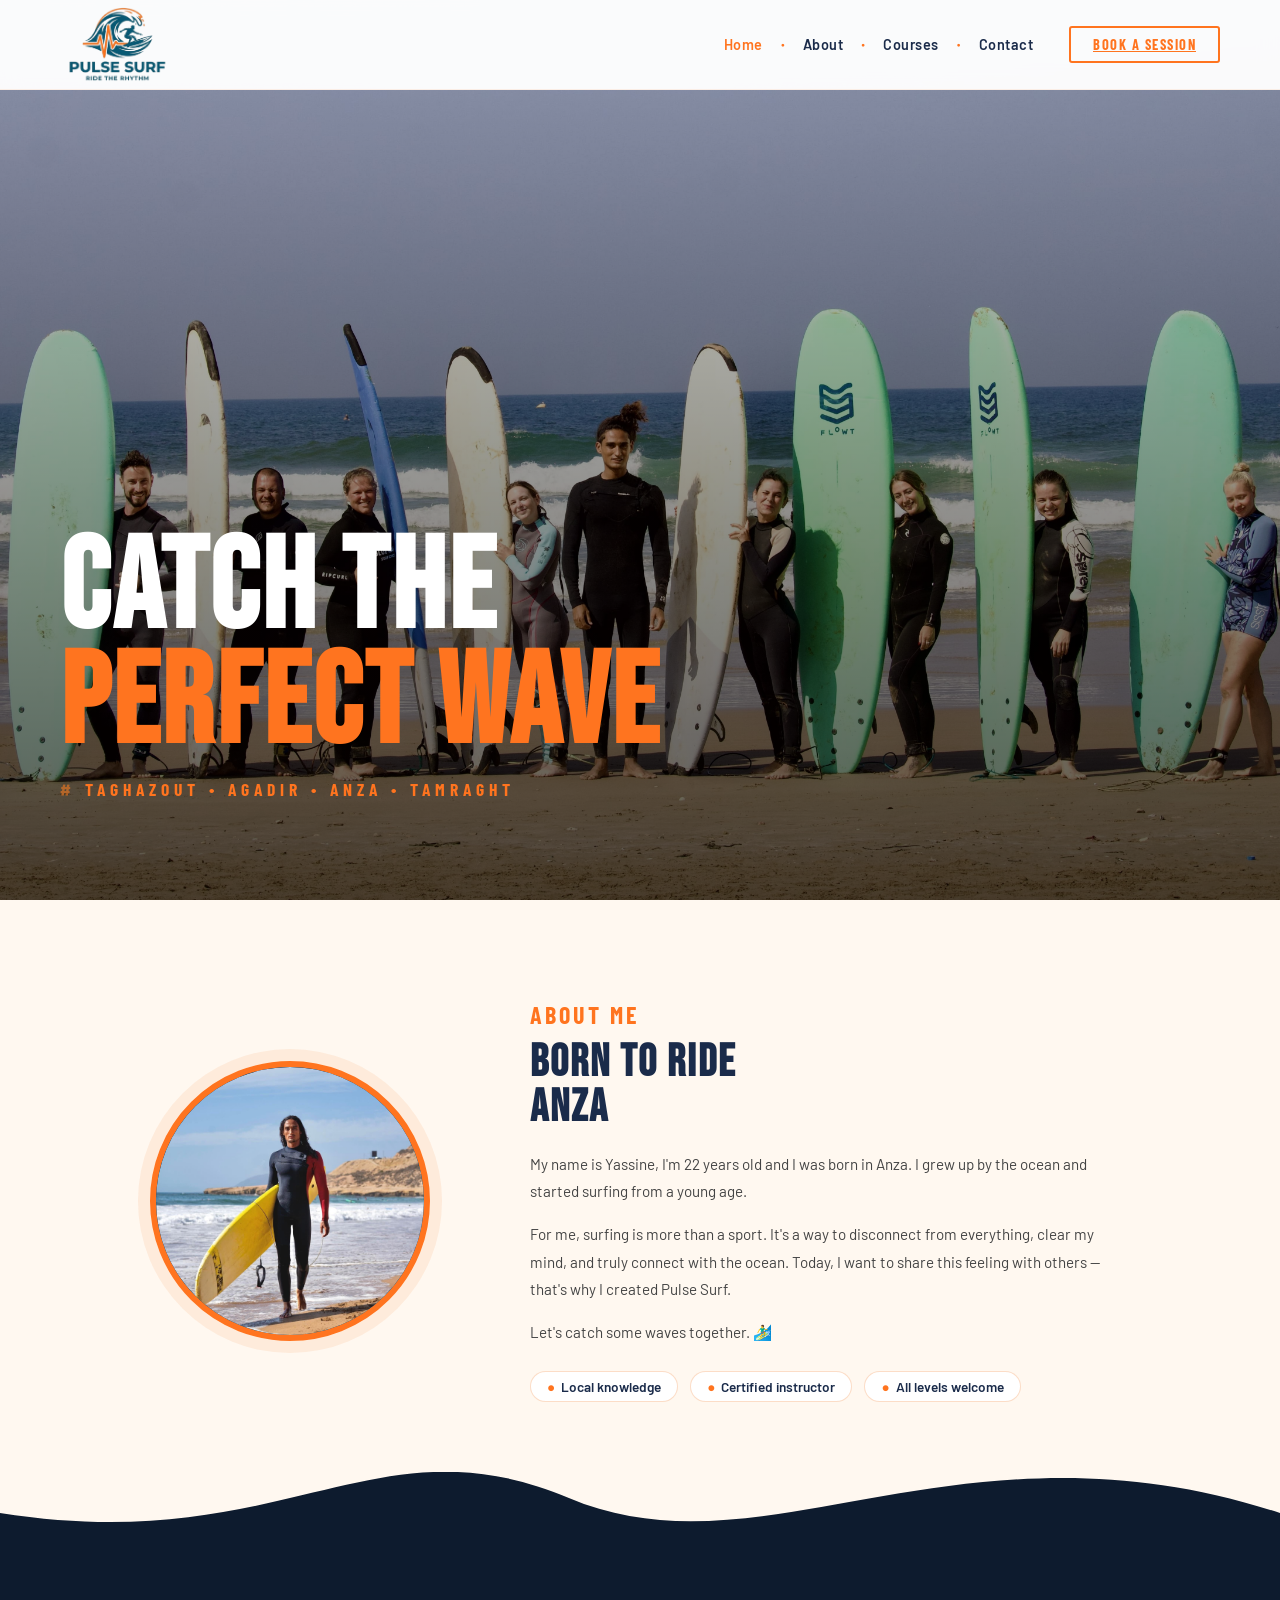
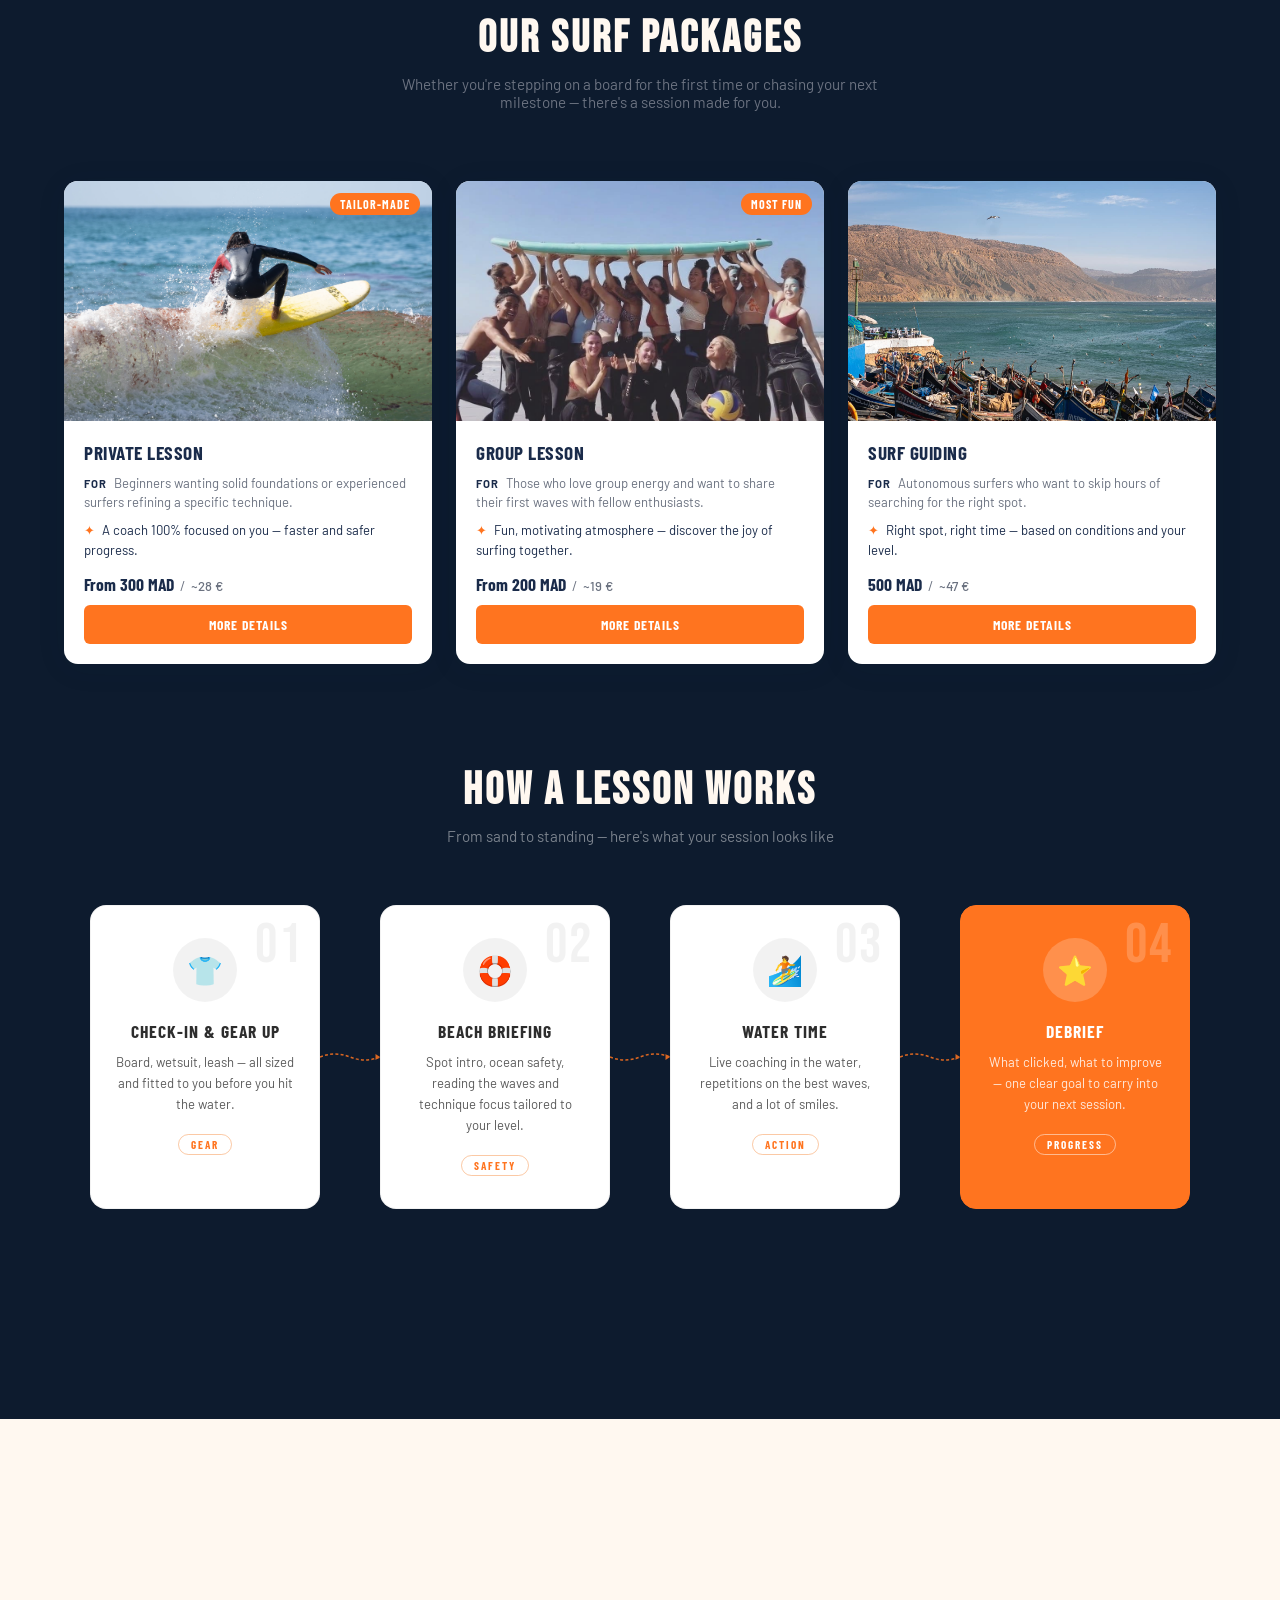
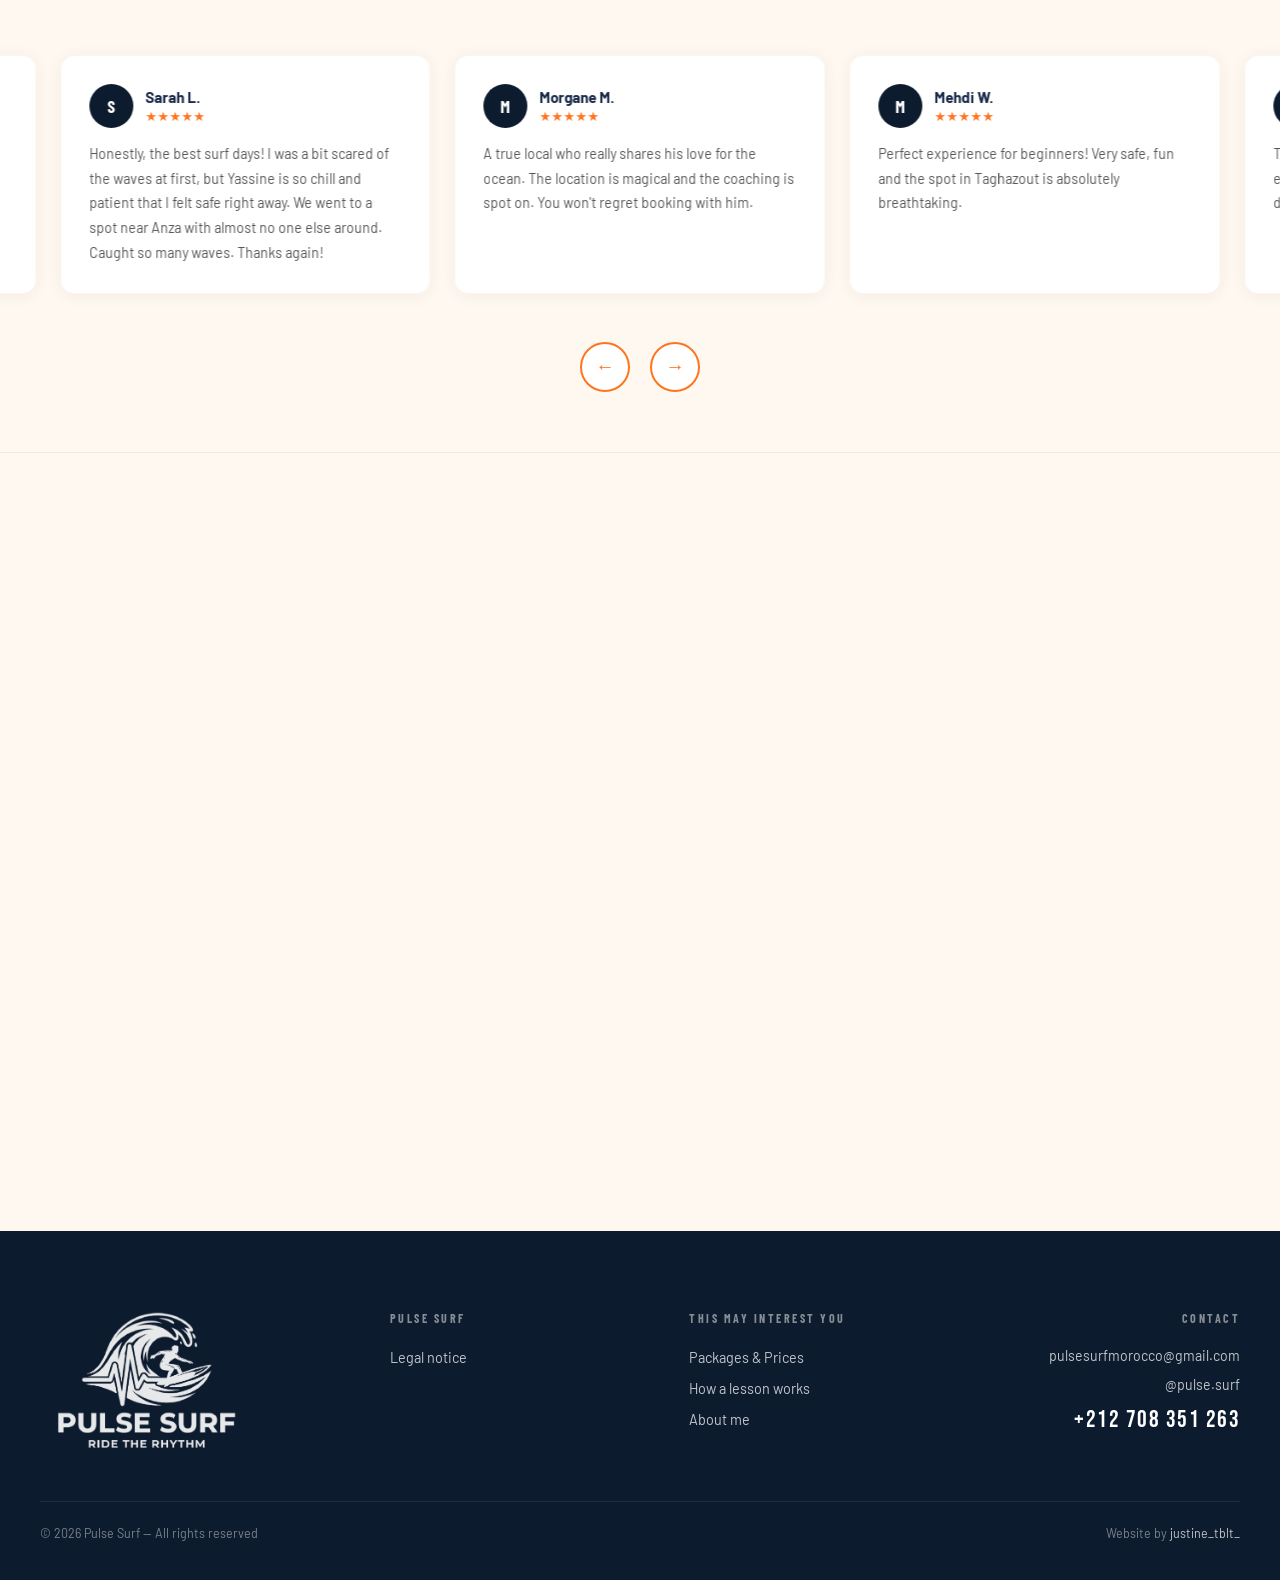
==== commit 2b163d32: "Modified information" ====
--- a/index.html
+++ b/index.html
@@ -126,9 +126,9 @@
                         refining a specific technique.</p>
                     <p class="card-plus"><span>✦</span> A coach 100% focused on you — faster and safer progress.</p>
                     <div class="card-price">
-                        <span class="price-mad">400 MAD</span>
+                        <span class="price-mad">From 300 MAD</span>
                         <span class="price-sep">/</span>
-                        <span class="price-eur">~37 €</span>
+                        <span class="price-eur">~28 €</span>
                     </div>
                     <a class="btn-card btn-whatsapp" href="private-lesson.html" target="_blank" rel="noopener">More
                         details</a>
@@ -147,9 +147,9 @@
                     <p class="card-plus"><span>✦</span> Fun, motivating atmosphere — discover the joy of surfing
                         together.</p>
                     <div class="card-price">
-                        <span class="price-mad">250 MAD</span>
+                        <span class="price-mad">From 200 MAD</span>
                         <span class="price-sep">/</span>
-                        <span class="price-eur">~23 €</span>
+                        <span class="price-eur">~19 €</span>
                     </div>
                     <a class="btn-card btn-whatsapp" href="group-lesson.html" target="_blank" rel="noopener">More
                         details</a>
@@ -166,9 +166,9 @@
                         right spot.</p>
                     <p class="card-plus"><span>✦</span> Right spot, right time — based on conditions and your level.</p>
                     <div class="card-price">
-                        <span class="price-mad">350 MAD</span>
+                        <span class="price-mad">500 MAD</span>
                         <span class="price-sep">/</span>
-                        <span class="price-eur">~32 €</span>
+                        <span class="price-eur">~47 €</span>
                     </div>
                     <a class="btn-card btn-whatsapp" href="guiding-lesson.html" target="_blank" rel="noopener">More
                         details</a>
@@ -406,7 +406,7 @@
         </div>
         <div class="footer-divider"></div>
         <div class="footer-bottom">
-            <span>© 2025 Pulse Surf — All rights reserved</span>
+            <span>© 2026 Pulse Surf — All rights reserved</span>
             <span class="footer-credit">Website by <a href="https://www.instagram.com/justine_tblt_/?hl=fr"
                     target="_blank">justine_tblt_</a></span>
         </div>
--- a/style.css
+++ b/style.css
@@ -1210,8 +1210,9 @@
         flex-direction: column;
         gap: 15px;
     }
+
     .contact-section {
-        padding-top: calc(70px + 20px); 
+        padding-top: calc(70px + 20px);
         padding-left: 15px;
         padding-right: 15px;
     }
@@ -1423,7 +1424,7 @@
     }
 
     .section,
-    .how-section{
+    .how-section {
         padding: 60px 20px;
     }
 
@@ -1458,6 +1459,8 @@
         scroll-snap-align: start;
     }
 
+
+
     /* Flow */
     .flow-grid {
         flex-direction: column;
@@ -1474,6 +1477,12 @@
         flex-direction: column;
         text-align: center;
         gap: 10px;
+    }
+
+    .bring-text {
+        display: flex;
+        justify-content: center;
+        flex-direction: column;
     }
 
     /* About */
@@ -1582,7 +1591,7 @@
 
 .about-section-wrap {
     position: relative;
-    background-color: #f8f5f0;
+    background-color: var(--sand);
     padding-bottom: 70px;
     overflow: hidden;
 }
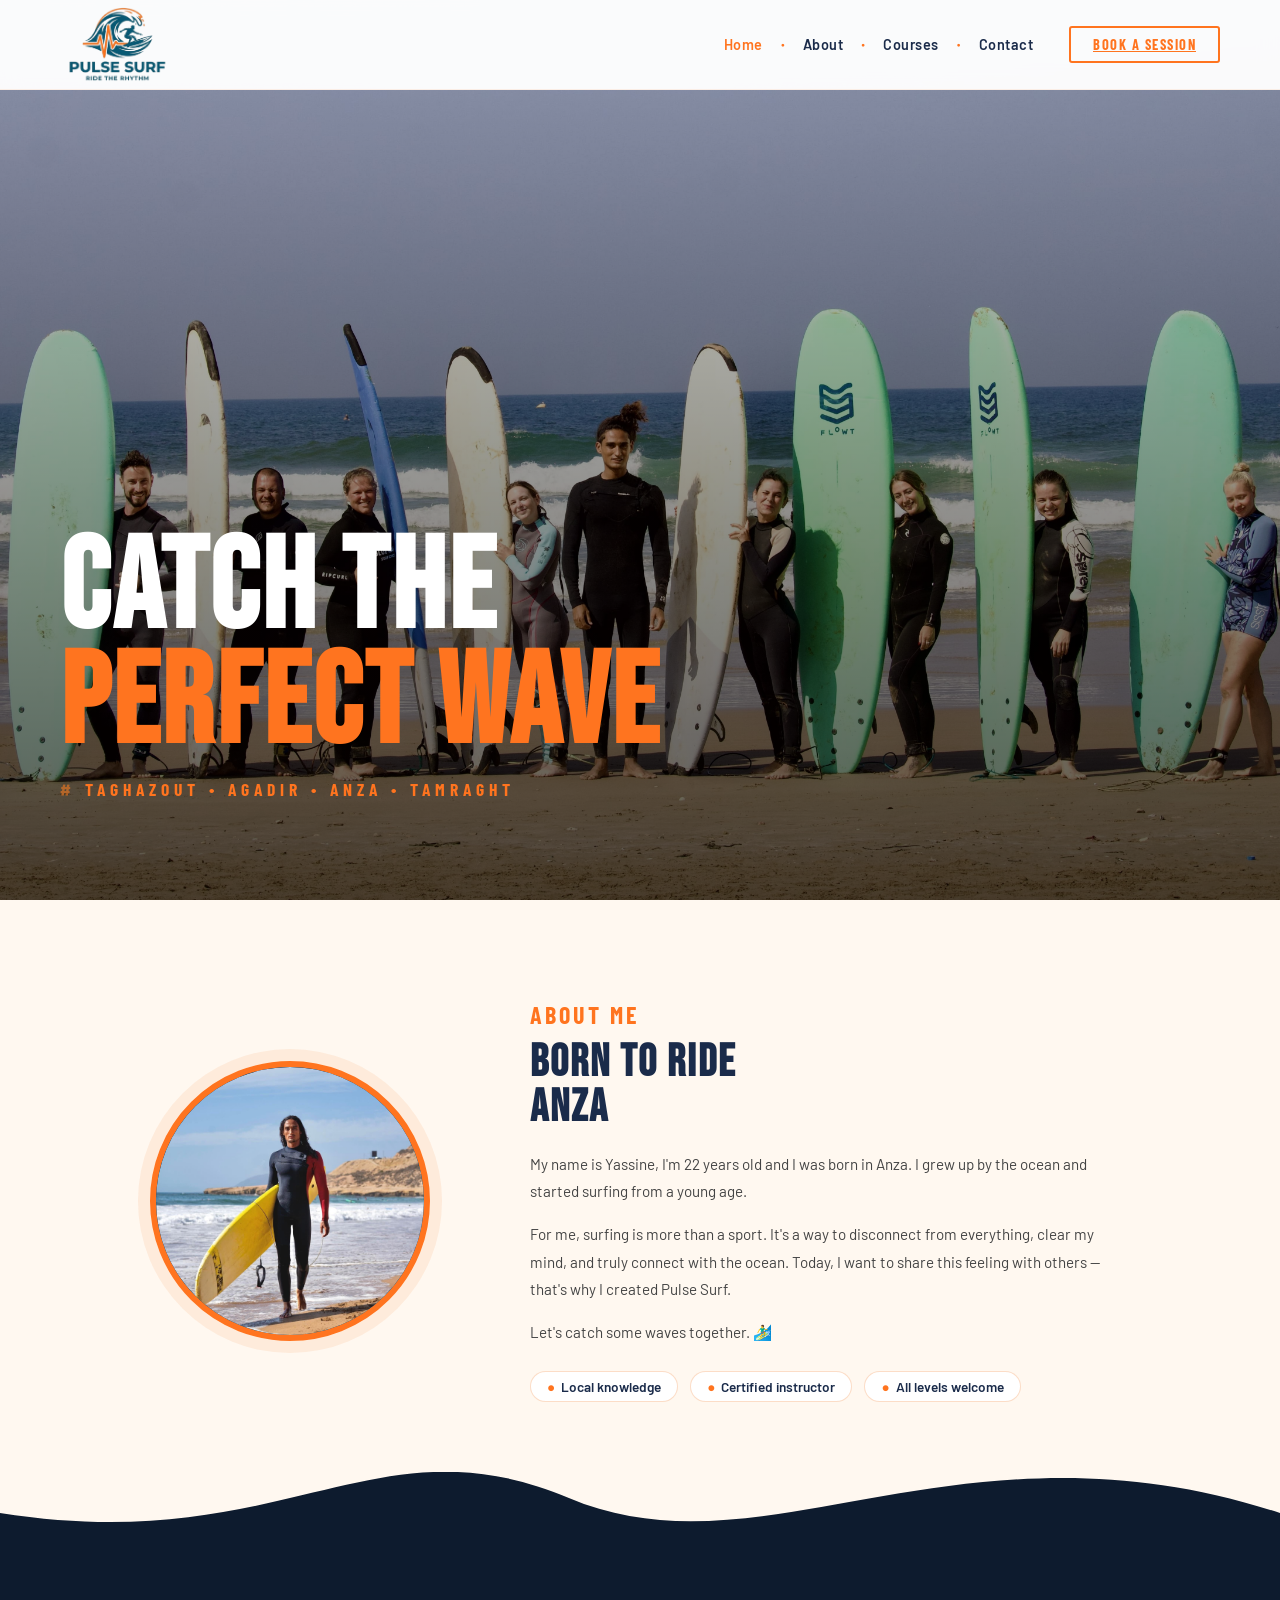
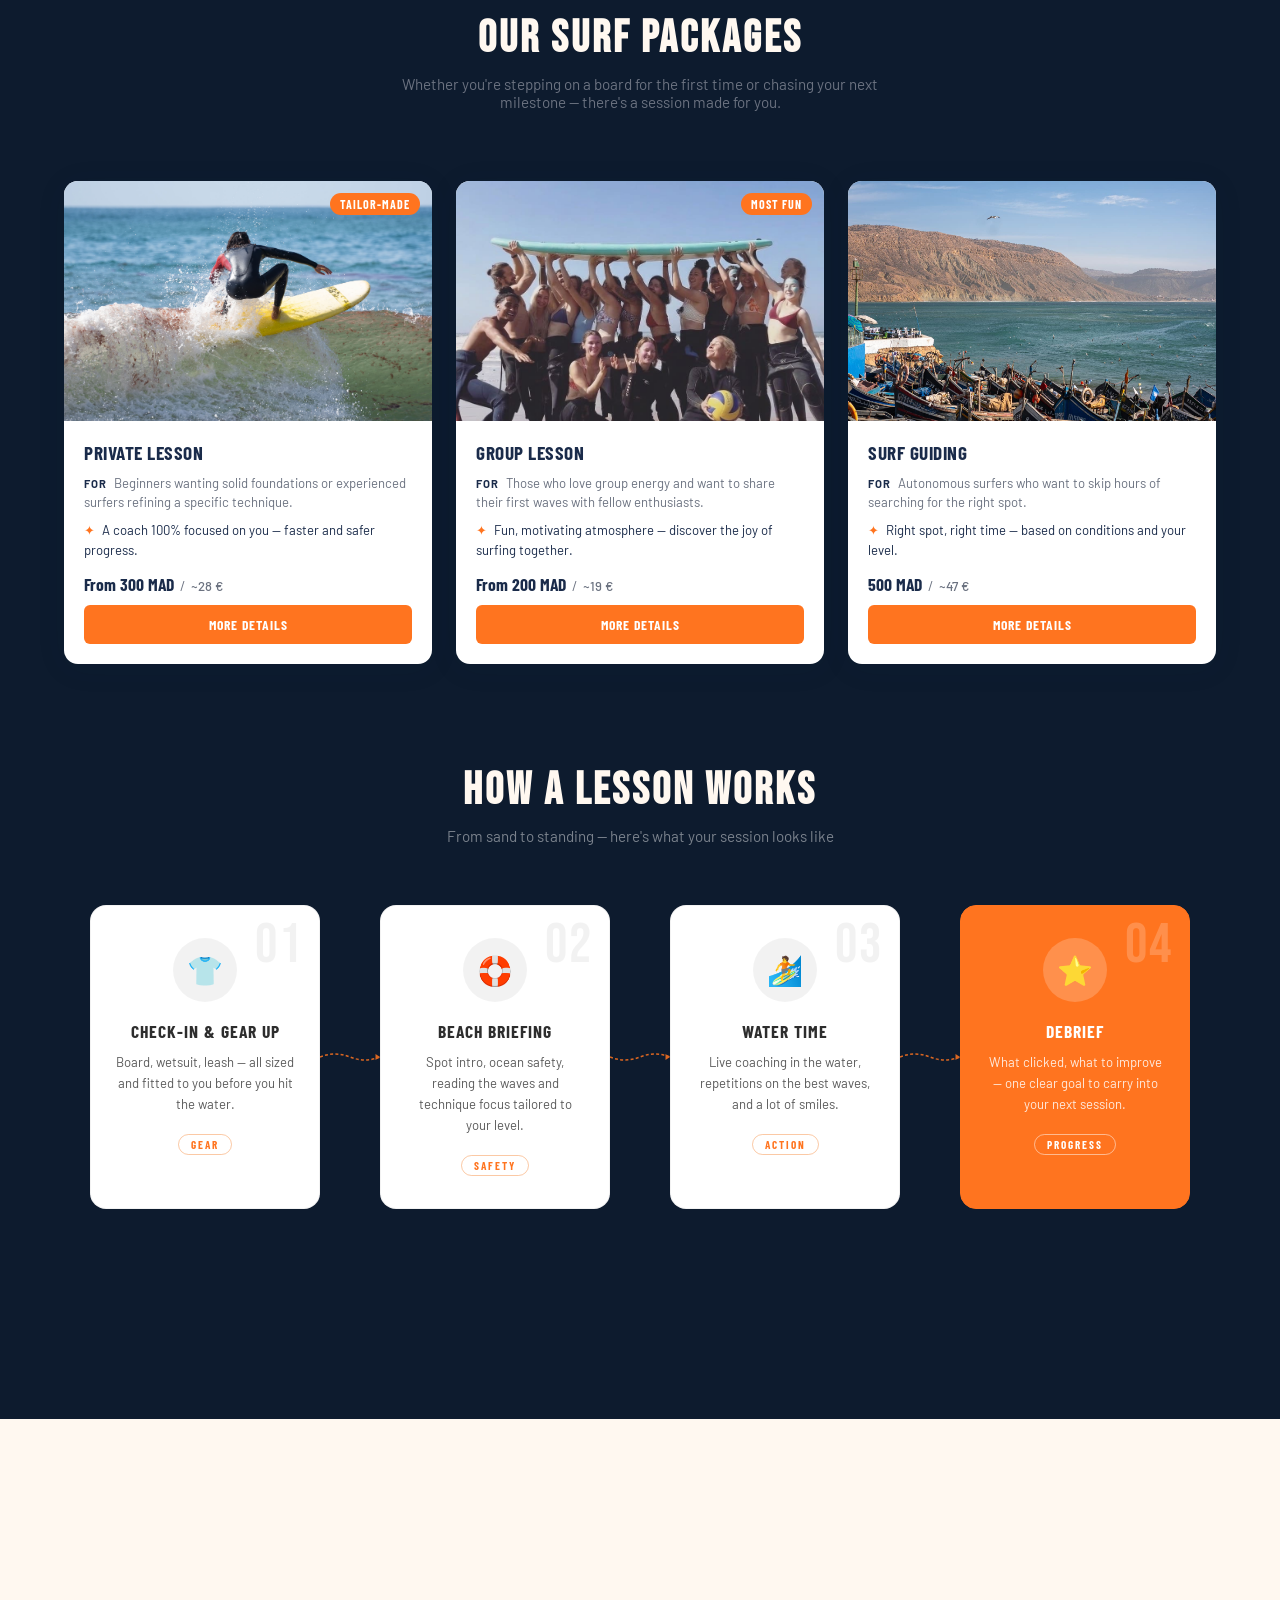
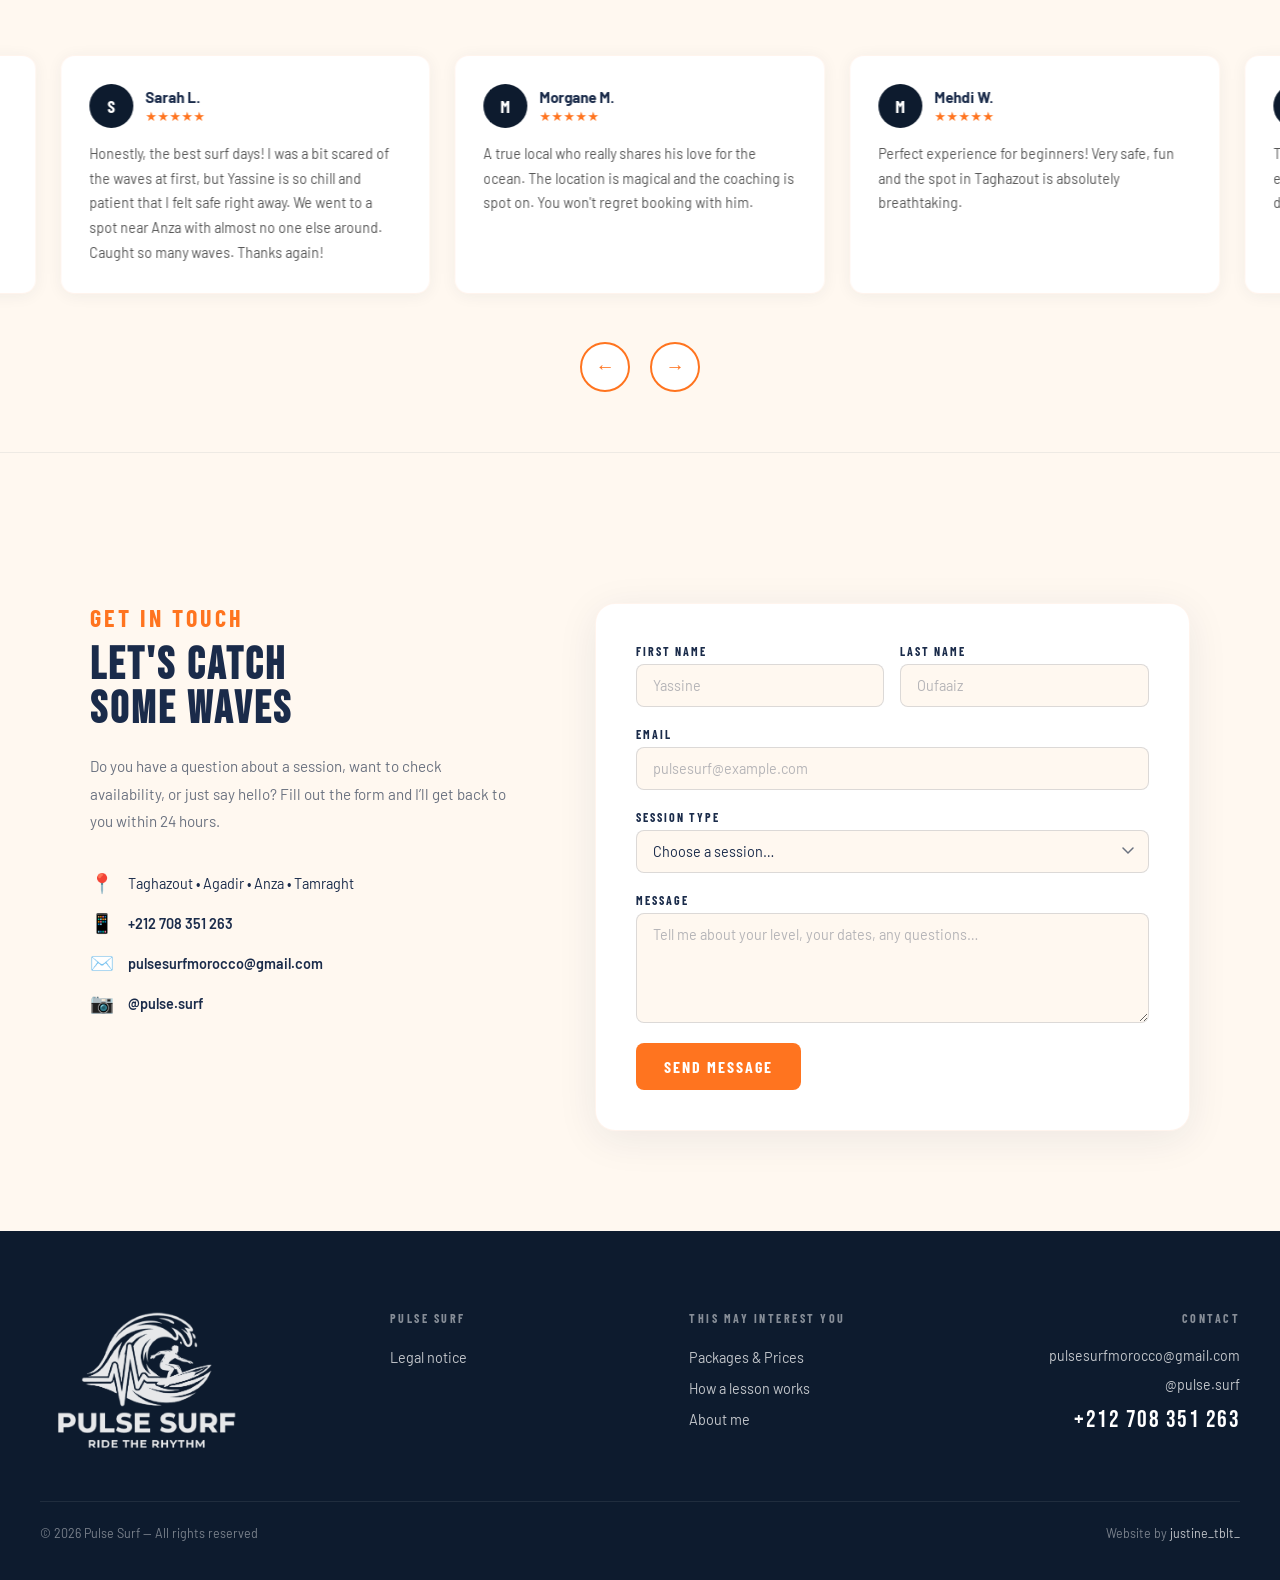
==== commit b8bafafb: "form errors fixed" ====
--- a/index.html
+++ b/index.html
@@ -314,8 +314,7 @@
             <div class="contact-info" data-reveal>
                 <div class="about-label">Get in touch</div>
                 <h2>Let's catch<br>some waves</h2>
-                <p>Have a question about a session, want to check availability, or just say hello? Fill in the form and
-                    I will get back to you within 24h.</p>
+                <p>Do you have a question about a session, want to check availability, or just say hello? Fill out the form and I’ll get back to you within 24 hours.</p>
                 <ul class="contact-details">
                     <li><span class="contact-icon">📍</span><span>Taghazout • Agadir • Anza • Tamraght</span></li>
                     <li><span class="contact-icon">📱</span><a href="https://wa.me/212708351263" target="_blank"
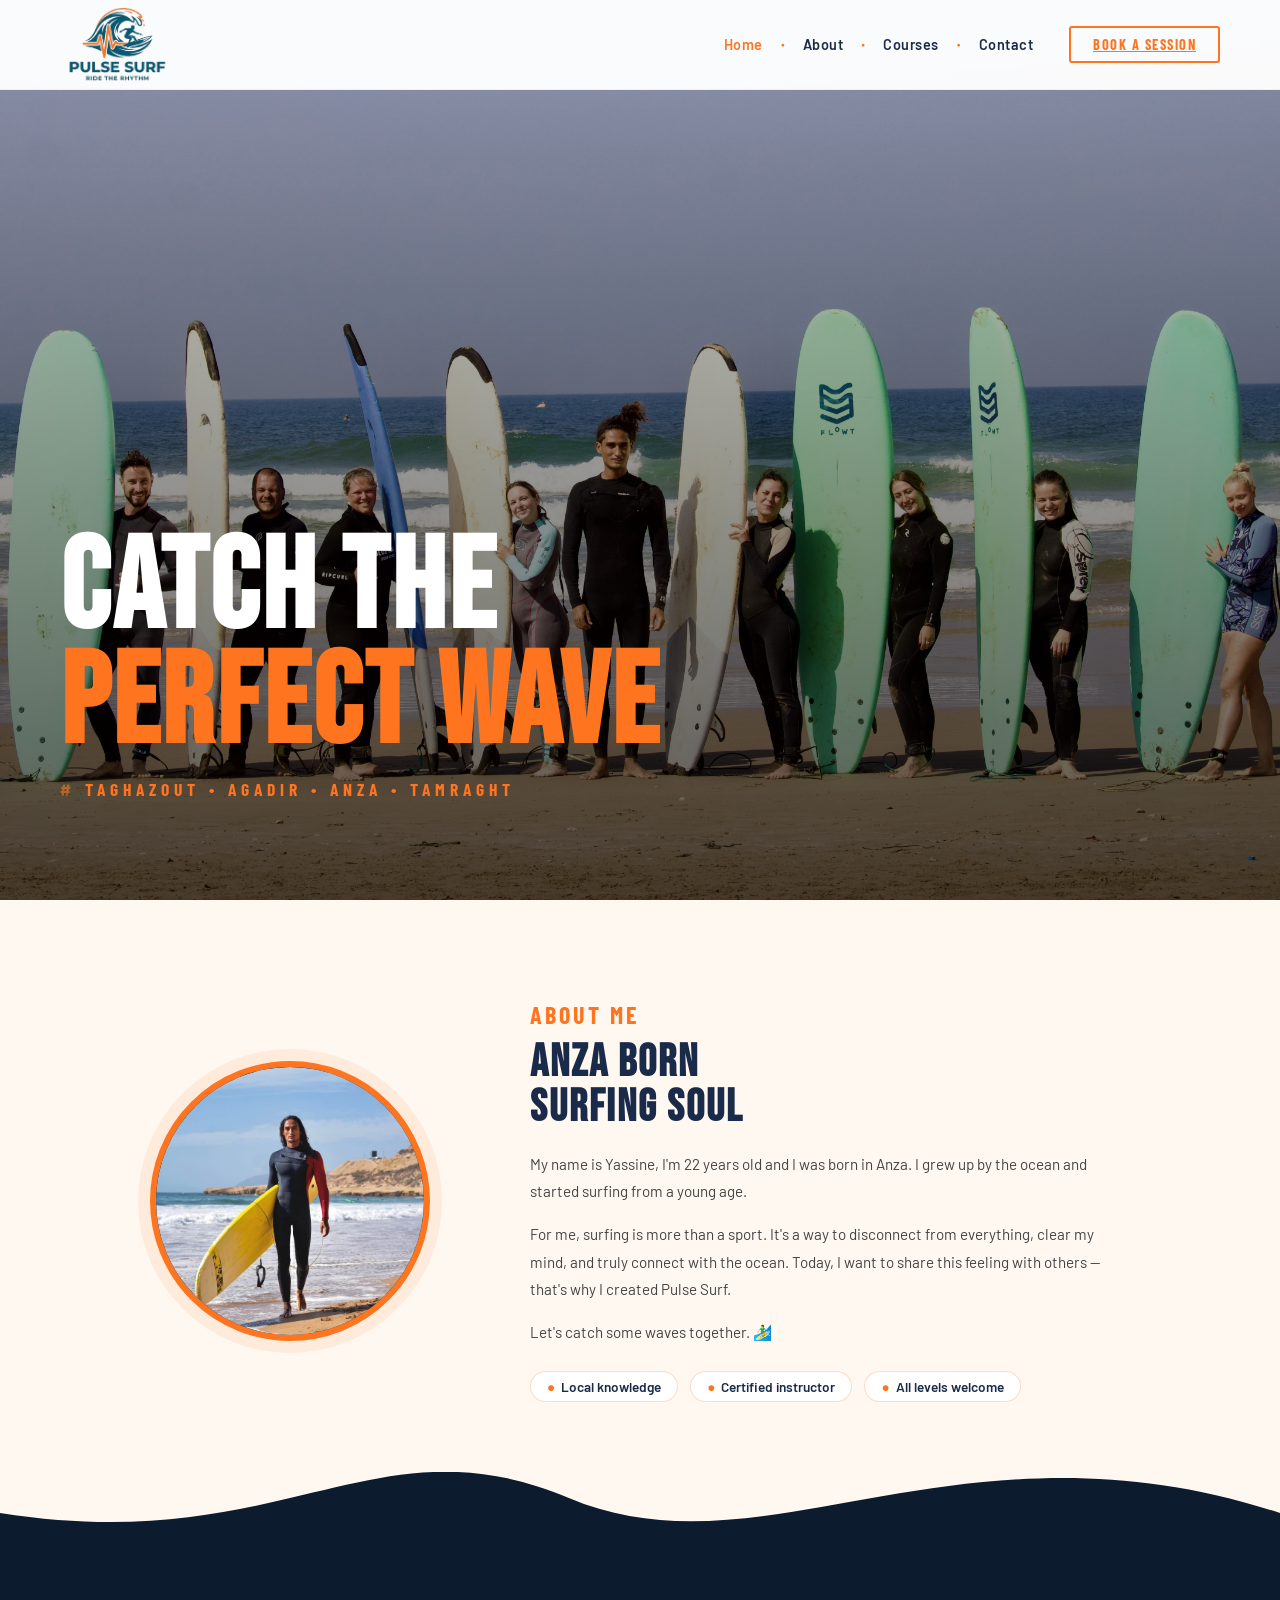
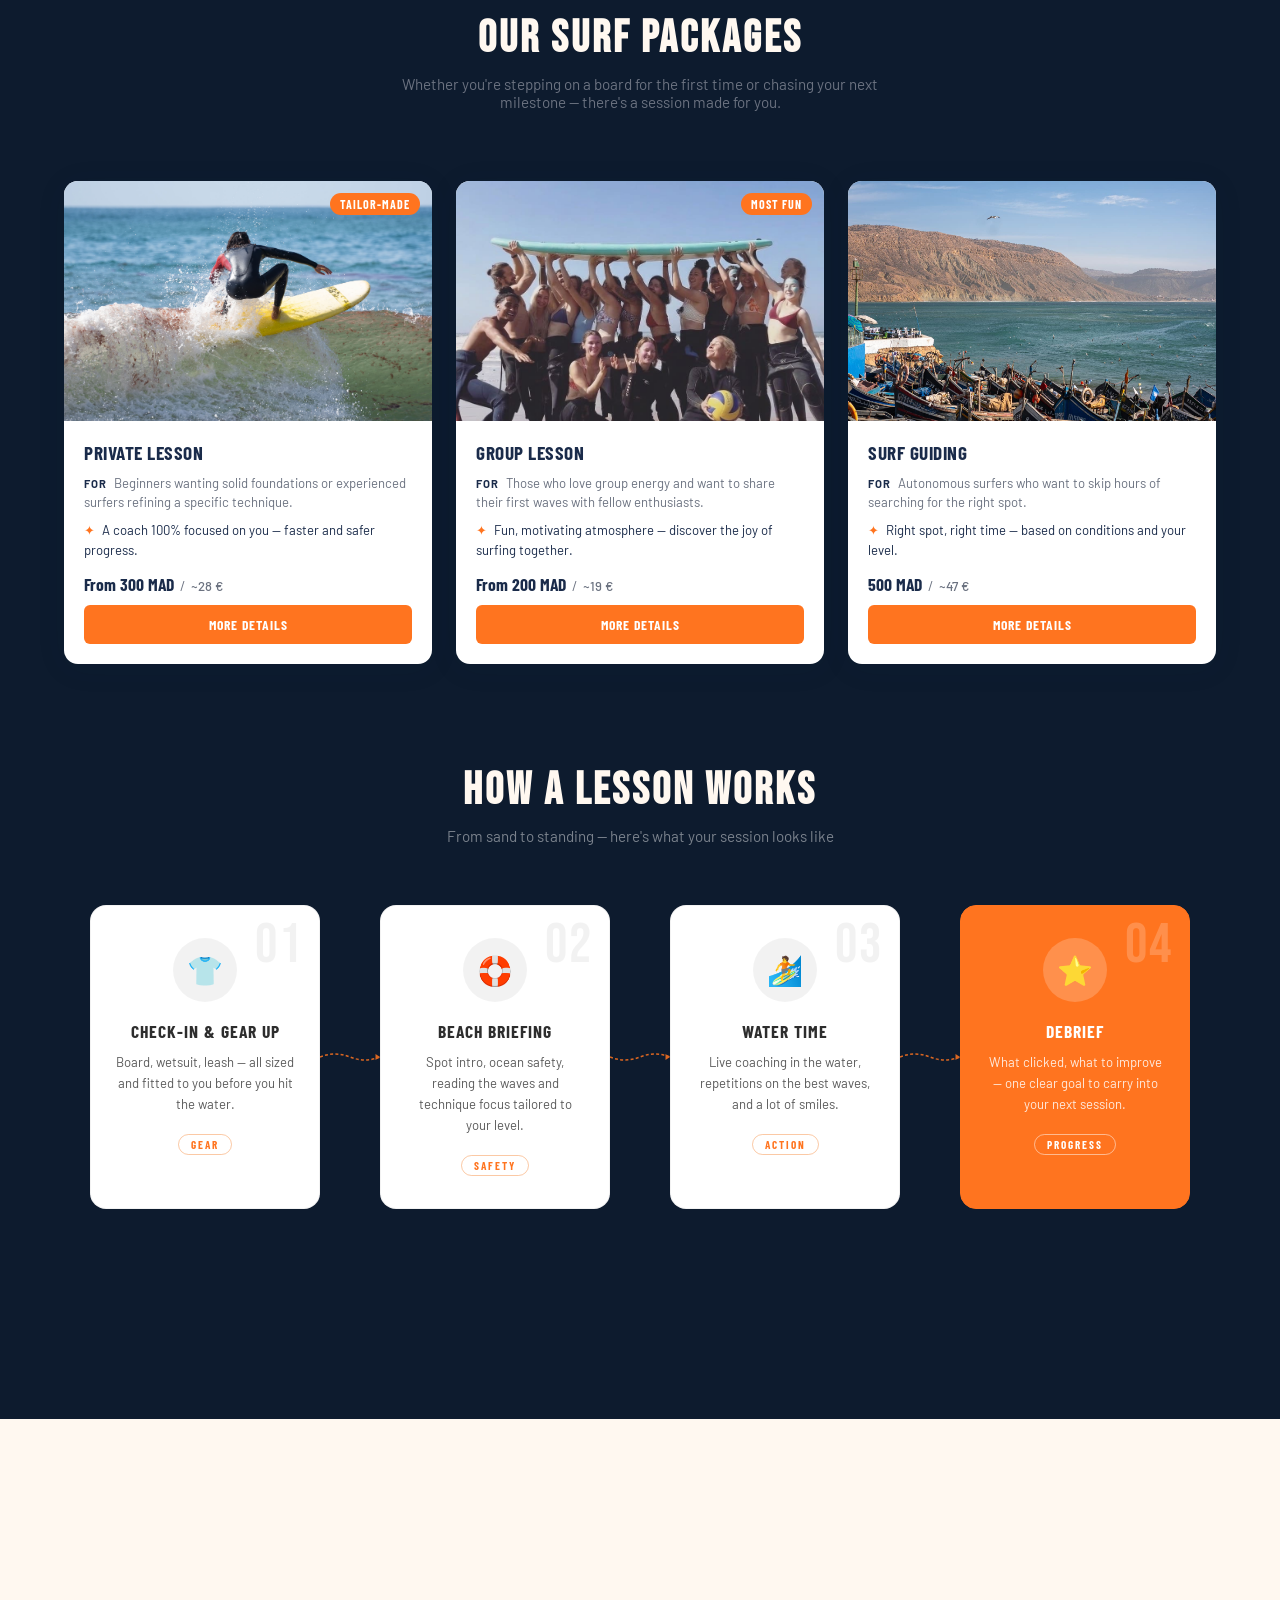
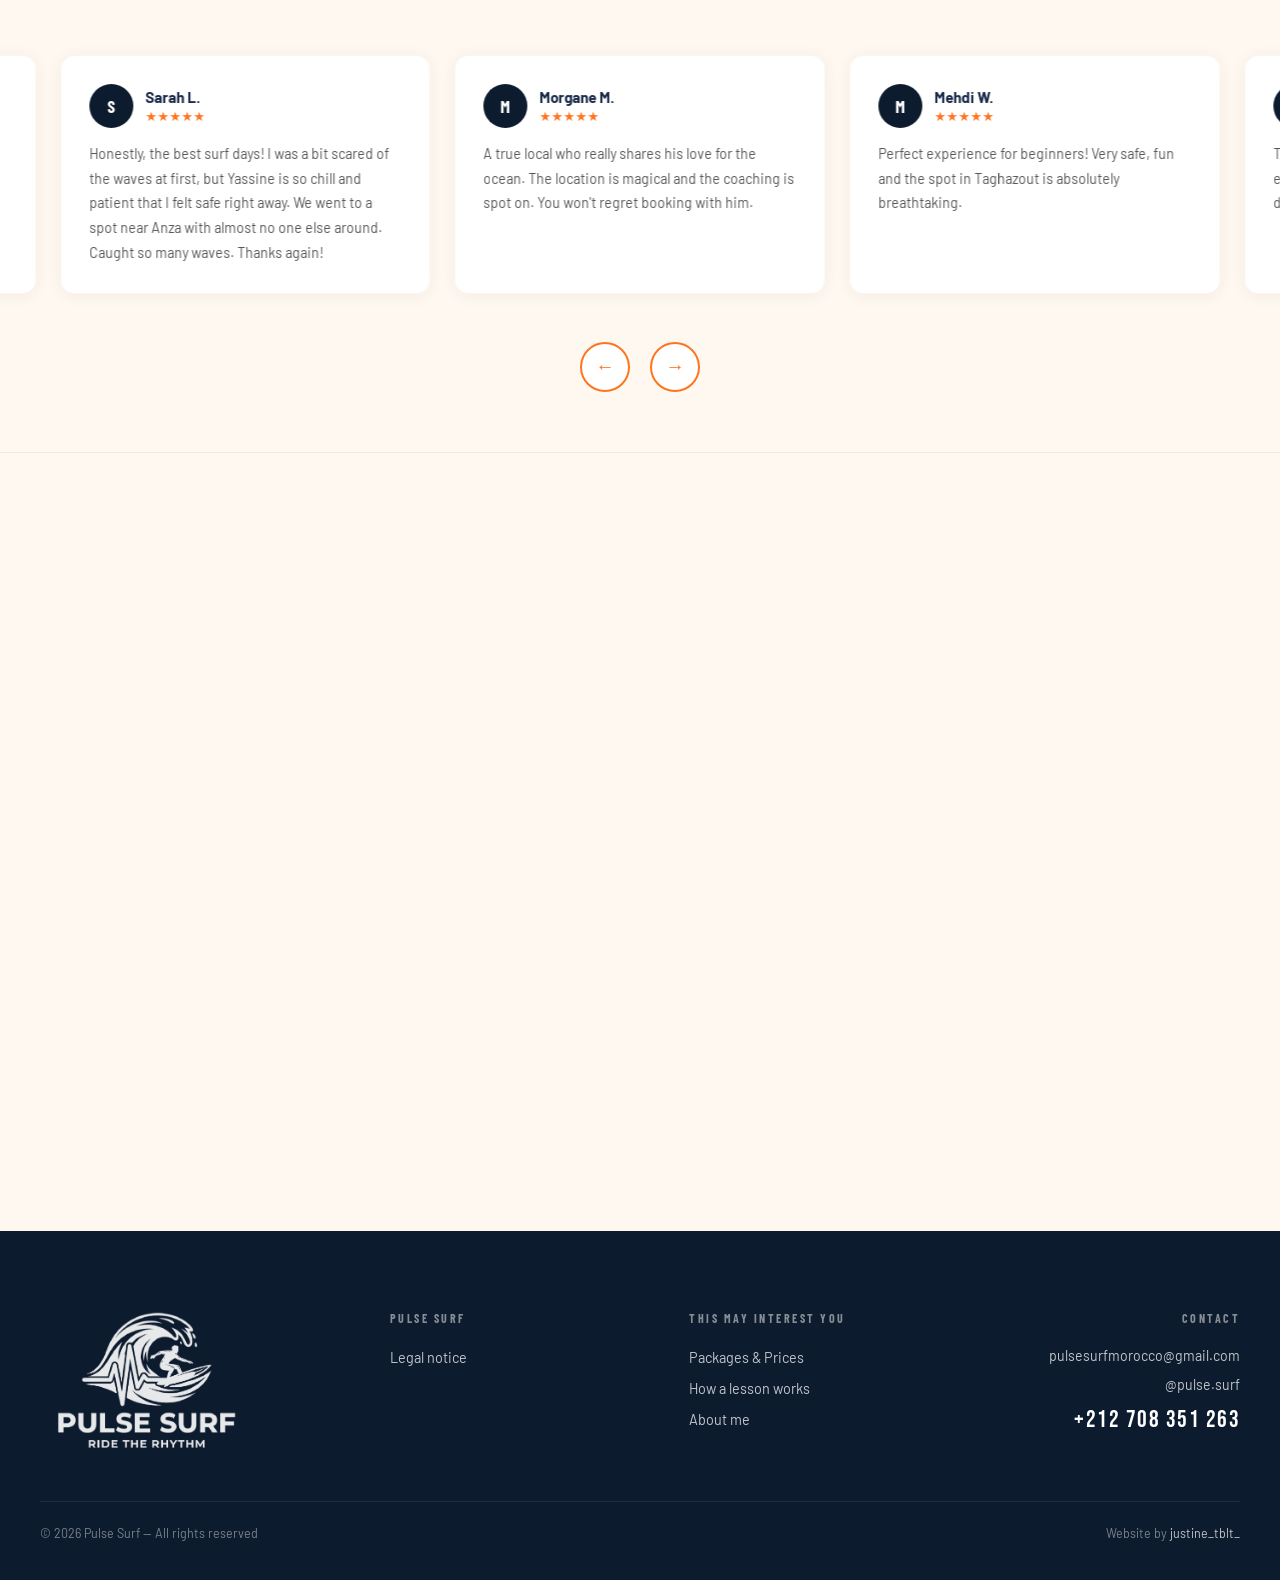
==== commit d9c6969b: "text changed" ====
--- a/index.html
+++ b/index.html
@@ -78,7 +78,7 @@
 
             <div class="about-text" data-reveal>
                 <div class="about-label">About Me</div>
-                <h2>Born to ride<br>Anza</h2>
+                <h2>Anza born<br>surfing soul</h2>
                 <p>My name is Yassine, I'm 22 years old and I was born in Anza. I grew up by the ocean and started
                     surfing from a young age.</p>
                 <p>For me, surfing is more than a sport. It's a way to disconnect from everything, clear my mind, and
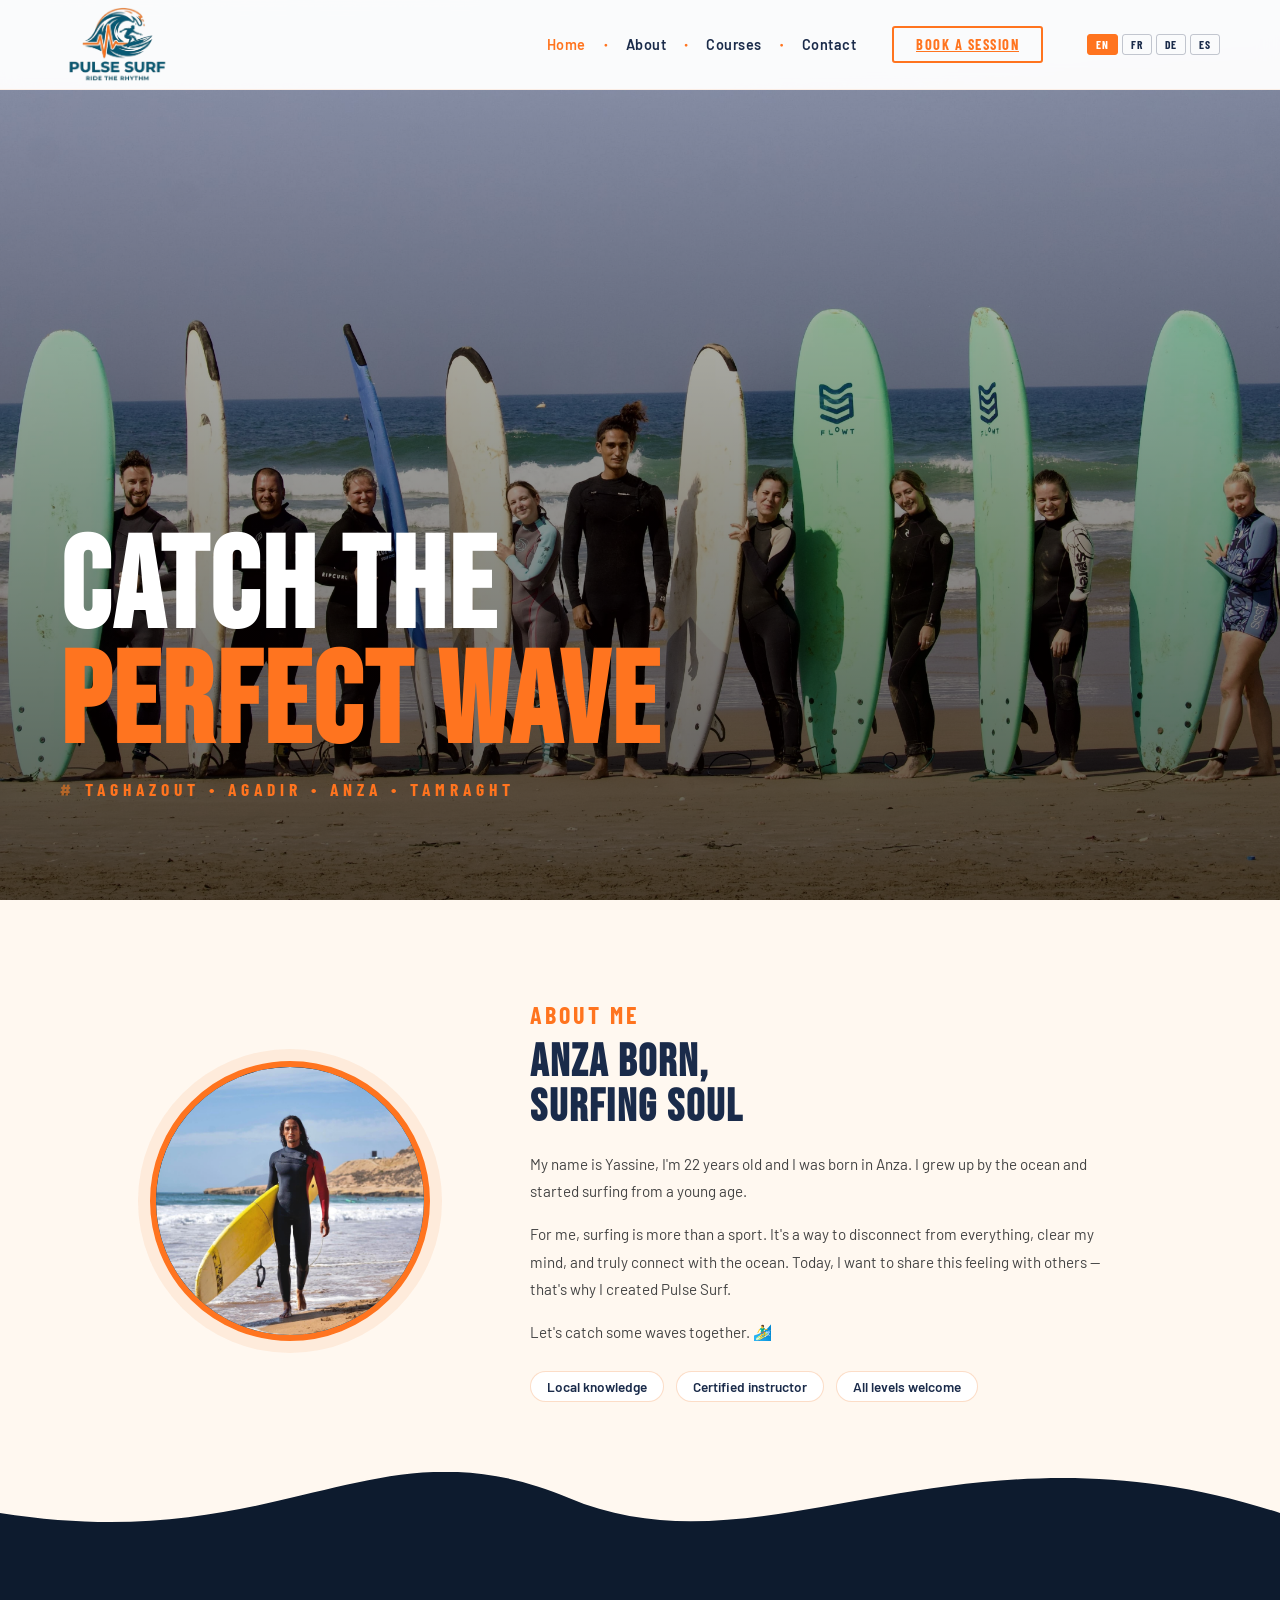
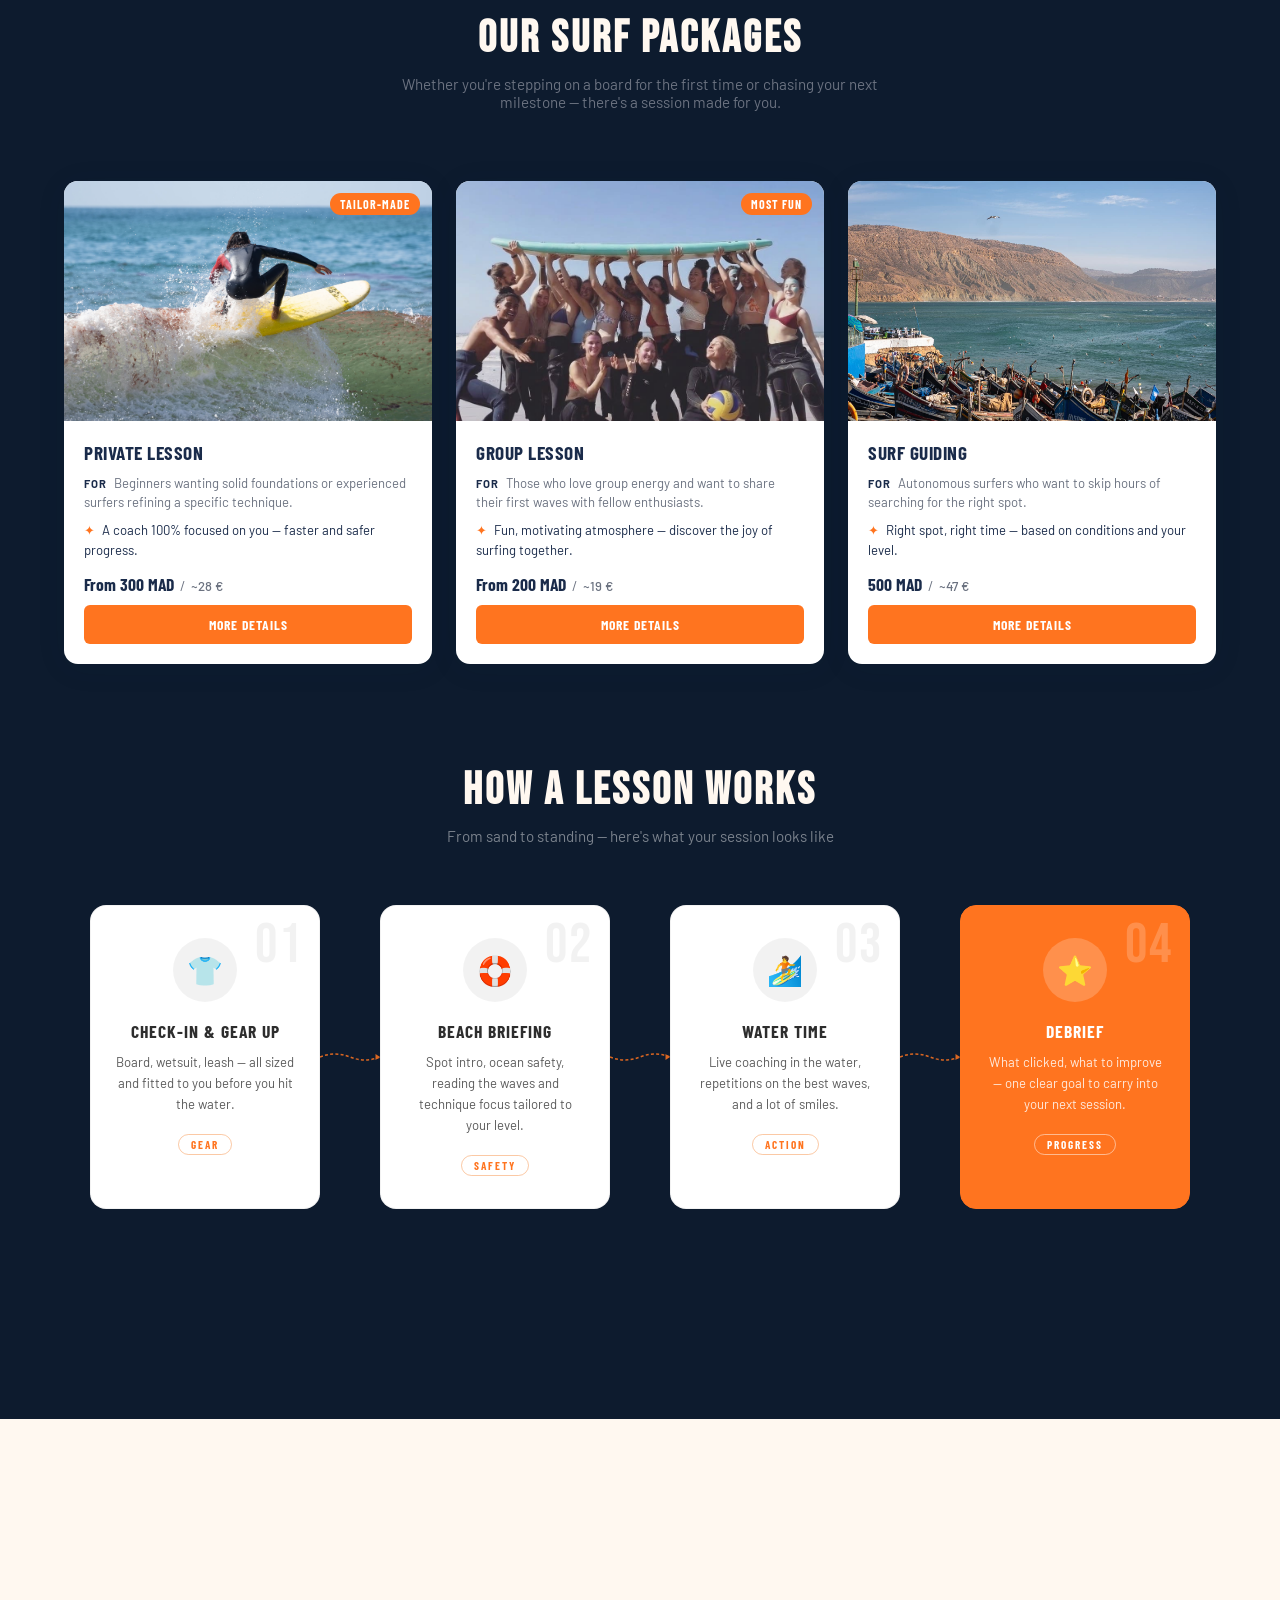
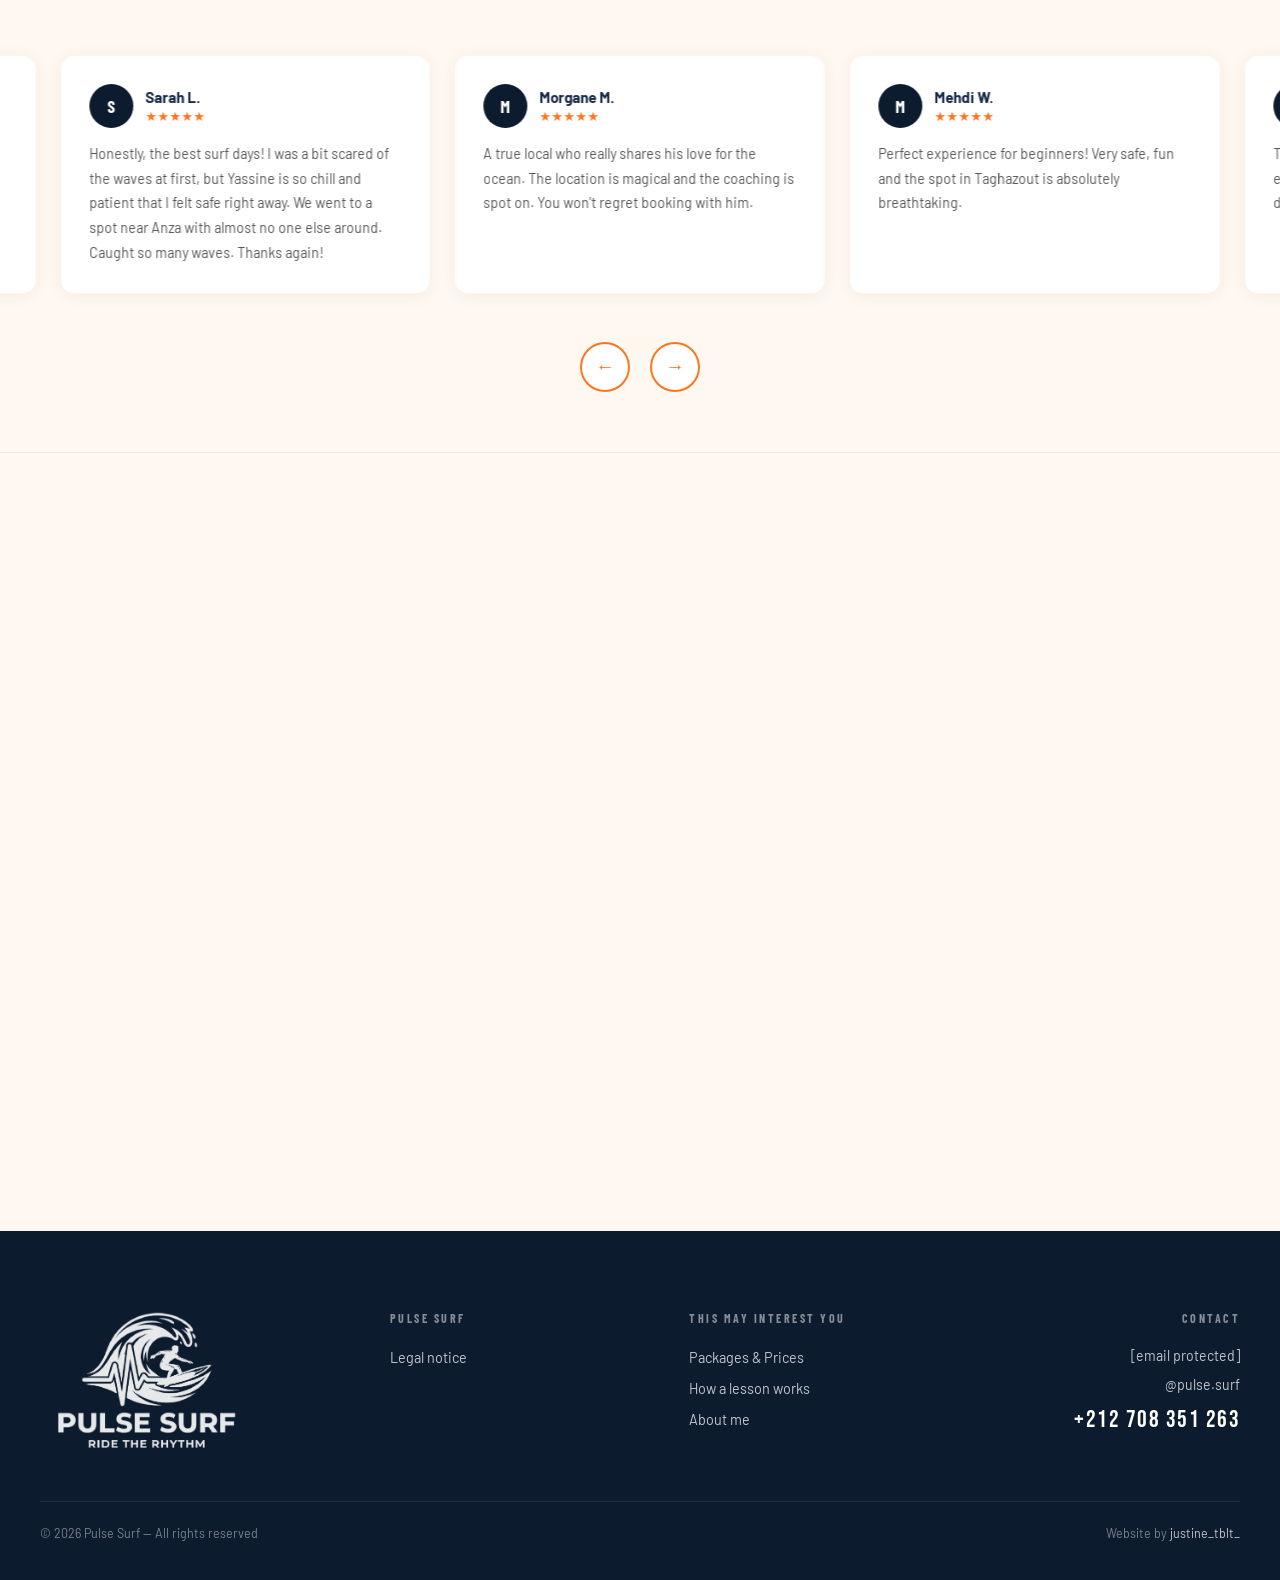
==== commit 69693f64: "✨site available in en,fr,de,es" ====
--- a/index.html
+++ b/index.html
@@ -35,13 +35,19 @@
         </div>
         <div class="nav-right">
             <ul class="nav-links" id="navLinks">
-                <li><a href="#" class="active">Home</a></li>
-                <li><a href="#about">About</a></li>
-                <li><a href="#courses">Courses</a></li>
-                <li><a href="#contact">Contact</a></li>
+                <li><a href="#" class="active" data-i18n="nav.home">Home</a></li>
+                <li><a href="#about" data-i18n="nav.about">About</a></li>
+                <li><a href="#courses" data-i18n="nav.courses">Courses</a></li>
+                <li><a href="#contact" data-i18n="nav.contact">Contact</a></li>
             </ul>
             <a href="https://wa.me/212708351263?text=Hello!%20I'd%20like%20to%20book%20a%20surf%20session."
-                class="btn-nav" target="_blank" rel="noopener">Book a session</a>
+                class="btn-nav" target="_blank" rel="noopener" data-i18n="nav.book">Book a session</a>
+            <div class="lang-switcher">
+                <button class="lang-btn active" data-lang="en">EN</button>
+                <button class="lang-btn" data-lang="fr">FR</button>
+                <button class="lang-btn" data-lang="de">DE</button>
+                <button class="lang-btn" data-lang="es">ES</button>
+            </div>
         </div>
         <button class="burger" id="burgerBtn" aria-label="Menu" aria-expanded="false">
             <span></span><span></span><span></span>
@@ -50,13 +56,19 @@
 
     <div class="mobile-menu" id="mobileMenu" aria-hidden="true">
         <ul>
-            <li><a href="#">Home</a></li>
-            <li><a href="#about">About</a></li>
-            <li><a href="#courses">Courses</a></li>
-            <li><a href="#contact">Contact</a></li>
+            <li><a href="#" data-i18n="nav.home">Home</a></li>
+            <li><a href="#about" data-i18n="nav.about">About</a></li>
+            <li><a href="#courses" data-i18n="nav.courses">Courses</a></li>
+            <li><a href="#contact" data-i18n="nav.contact">Contact</a></li>
         </ul>
         <a href="https://wa.me/212708351263?text=Hello!%20I'd%20like%20to%20book%20a%20surf%20session." class="btn-nav"
-            target="_blank" rel="noopener">Book a session</a>
+            target="_blank" rel="noopener" data-i18n="nav.book">Book a session</a>
+        <div class="mobile-lang-switcher">
+            <button class="lang-btn" data-lang="en">EN</button>
+            <button class="lang-btn" data-lang="fr">FR</button>
+            <button class="lang-btn" data-lang="de">DE</button>
+            <button class="lang-btn" data-lang="es">ES</button>
+        </div>
     </div>
 
     <section class="hero">
@@ -64,7 +76,7 @@
             <img src="img/home_banner.jpeg" alt="">
         </div>
         <div class="hero-content" data-reveal>
-            <h1>CATCH THE <span>PERFECT WAVE</span></h1>
+            <h1 data-i18n="hero.title">CATCH THE <span>PERFECT WAVE</span></h1>
             <p class="hero-sub">Taghazout • Agadir • Anza • Tamraght</p>
         </div>
     </section>
@@ -77,18 +89,15 @@
             </div>
 
             <div class="about-text" data-reveal>
-                <div class="about-label">About Me</div>
-                <h2>Anza born<br>surfing soul</h2>
-                <p>My name is Yassine, I'm 22 years old and I was born in Anza. I grew up by the ocean and started
-                    surfing from a young age.</p>
-                <p>For me, surfing is more than a sport. It's a way to disconnect from everything, clear my mind, and
-                    truly connect with the ocean. Today, I want to share this feeling with others — that's why I created
-                    Pulse Surf.</p>
-                <p>Let's catch some waves together. 🏄‍♂️</p>
+                <div class="about-label" data-i18n="about.label">About Me</div>
+                <h2 data-i18n="about.title">Anza born,<br>surfing soul</h2>
+                <p data-i18n="about.p1">My name is Yassine, I'm 22 years old and I was born in Anza. I grew up by the ocean and started surfing from a young age.</p>
+                <p data-i18n="about.p2">For me, surfing is more than a sport. It's a way to disconnect from everything, clear my mind, and truly connect with the ocean. Today, I want to share this feeling with others — that's why I created Pulse Surf.</p>
+                <p data-i18n="about.p3">Let's catch some waves together. 🏄‍♂️</p>
                 <div class="about-pills">
-                    <span class="pill"><span class="dot">●</span> Local knowledge</span>
-                    <span class="pill"><span class="dot">●</span> Certified instructor</span>
-                    <span class="pill"><span class="dot">●</span> All levels welcome</span>
+                    <span class="pill" data-i18n="about.pill1"><span class="dot">●</span> Local knowledge</span>
+                    <span class="pill" data-i18n="about.pill2"><span class="dot">●</span> Certified instructor</span>
+                    <span class="pill" data-i18n="about.pill3"><span class="dot">●</span> All levels welcome</span>
                 </div>
             </div>
         </div>
@@ -108,9 +117,8 @@
 
     <section class="section" id="courses">
         <div class="section-header" data-reveal>
-            <h2>Our surf packages</h2>
-            <p>Whether you're stepping on a board for the first time or chasing your next milestone — there's a session
-                made for you.</p>
+            <h2 data-i18n="courses.title">Our surf packages</h2>
+            <p data-i18n="courses.sub">Whether you're stepping on a board for the first time or chasing your next milestone — there's a session made for you.</p>
         </div>
 
         <div class="courses-track">
@@ -118,41 +126,37 @@
             <div class="course-card" data-reveal>
                 <div class="card-img">
                     <img src="img/private_lesson.jpeg" alt="" class="card-photo img-private">
-                    <span class="card-badge">Tailor-made</span>
+                    <span class="card-badge" data-i18n="card.private.badge">Tailor-made</span>
                 </div>
                 <div class="card-body">
-                    <h3>Private Lesson</h3>
-                    <p class="card-for"><span>For</span> Beginners wanting solid foundations or experienced surfers
-                        refining a specific technique.</p>
-                    <p class="card-plus"><span>✦</span> A coach 100% focused on you — faster and safer progress.</p>
+                    <h3 data-i18n="card.private.title">Private Lesson</h3>
+                    <p class="card-for" data-i18n="card.private.for"><span>For</span> Beginners wanting solid foundations or experienced surfers refining a specific technique.</p>
+                    <p class="card-plus" data-i18n="card.private.plus"><span>✦</span> A coach 100% focused on you — faster and safer progress.</p>
                     <div class="card-price">
-                        <span class="price-mad">From 300 MAD</span>
+                        <span class="price-mad" data-i18n="card.private.price">From 300 MAD</span>
                         <span class="price-sep">/</span>
                         <span class="price-eur">~28 €</span>
                     </div>
-                    <a class="btn-card btn-whatsapp" href="private-lesson.html" target="_blank" rel="noopener">More
-                        details</a>
+                    <a class="btn-card btn-whatsapp" href="private-lesson.html" target="_blank" rel="noopener" data-i18n="card.more">More details</a>
                 </div>
             </div>
 
             <div class="course-card" data-reveal>
                 <div class="card-img">
                     <img src="img/group_lesson2.jpeg" alt="" class="card-photo img-group">
-                    <span class="card-badge">Most fun</span>
+                    <span class="card-badge" data-i18n="card.group.badge">Most fun</span>
                 </div>
                 <div class="card-body">
-                    <h3>Group Lesson</h3>
-                    <p class="card-for"><span>For</span> Those who love group energy and want to share their first waves
-                        with fellow enthusiasts.</p>
+                    <h3 data-i18n="card.group.title">Group Lesson</h3>
+                    <p class="card-for" data-i18n="card.group.for"><span>For</span> Those who love group energy and want to share their first waves with fellow enthusiasts.</p>
                     <p class="card-plus"><span>✦</span> Fun, motivating atmosphere — discover the joy of surfing
                         together.</p>
                     <div class="card-price">
-                        <span class="price-mad">From 200 MAD</span>
+                        <span class="price-mad" data-i18n="card.group.price">From 200 MAD</span>
                         <span class="price-sep">/</span>
                         <span class="price-eur">~19 €</span>
                     </div>
-                    <a class="btn-card btn-whatsapp" href="group-lesson.html" target="_blank" rel="noopener">More
-                        details</a>
+                    <a class="btn-card btn-whatsapp" href="group-lesson.html" target="_blank" rel="noopener" data-i18n="card.more">More details</a>
                 </div>
             </div>
 
@@ -161,17 +165,15 @@
                     <img src="img/guide_lesson.jpeg" alt="" class="card-photo img-guide">
                 </div>
                 <div class="card-body">
-                    <h3>Surf Guiding</h3>
-                    <p class="card-for"><span>For</span> Autonomous surfers who want to skip hours of searching for the
-                        right spot.</p>
-                    <p class="card-plus"><span>✦</span> Right spot, right time — based on conditions and your level.</p>
+                    <h3 data-i18n="card.guiding.title">Surf Guiding</h3>
+                    <p class="card-for" data-i18n="card.guiding.for"><span>For</span> Autonomous surfers who want to skip hours of searching for the right spot.</p>
+                    <p class="card-plus" data-i18n="card.guiding.plus"><span>✦</span> Right spot, right time — based on conditions and your level.</p>
                     <div class="card-price">
                         <span class="price-mad">500 MAD</span>
                         <span class="price-sep">/</span>
                         <span class="price-eur">~47 €</span>
                     </div>
-                    <a class="btn-card btn-whatsapp" href="guiding-lesson.html" target="_blank" rel="noopener">More
-                        details</a>
+                    <a class="btn-card btn-whatsapp" href="guiding-lesson.html" target="_blank" rel="noopener" data-i18n="card.more">More details</a>
                 </div>
             </div>
 
@@ -180,17 +182,17 @@
 
     <section class="how-section" id="how">
         <div class="section-header" data-reveal>
-            <h2>How a lesson works</h2>
-            <p>From sand to standing — here's what your session looks like</p>
+            <h2 data-i18n="how.title">How a lesson works</h2>
+            <p data-i18n="how.sub">From sand to standing — here's what your session looks like</p>
         </div>
 
         <div class="flow-grid">
             <div class="flow-card" data-reveal>
                 <div class="flow-number">01</div>
                 <div class="flow-icon-wrap"><span>👕</span></div>
-                <h3 class="flow-title">Check-In &amp; Gear Up</h3>
-                <p class="flow-desc">Board, wetsuit, leash — all sized and fitted to you before you hit the water.</p>
-                <div class="flow-tag">Gear</div>
+                <h3 class="flow-title" data-i18n="how.step1.title">Check-In &amp; Gear Up</h3>
+                <p class="flow-desc" data-i18n="how.step1.desc">Board, wetsuit, leash — all sized and fitted to you before you hit the water.</p>
+                <div class="flow-tag" data-i18n="how.step1.tag">Gear</div>
             </div>
             <div class="flow-connector" aria-hidden="true">
                 <svg viewBox="0 0 80 24" fill="none">
@@ -201,10 +203,9 @@
             <div class="flow-card" data-reveal>
                 <div class="flow-number">02</div>
                 <div class="flow-icon-wrap"><span>🛟</span></div>
-                <h3 class="flow-title">Beach Briefing</h3>
-                <p class="flow-desc">Spot intro, ocean safety, reading the waves and technique focus tailored to your
-                    level.</p>
-                <div class="flow-tag">Safety</div>
+                <h3 class="flow-title" data-i18n="how.step2.title">Beach Briefing</h3>
+                <p class="flow-desc" data-i18n="how.step2.desc">Spot intro, ocean safety, reading the waves and technique focus tailored to your level.</p>
+                <div class="flow-tag" data-i18n="how.step2.tag">Safety</div>
             </div>
             <div class="flow-connector" aria-hidden="true">
                 <svg viewBox="0 0 80 24" fill="none">
@@ -215,9 +216,9 @@
             <div class="flow-card" data-reveal>
                 <div class="flow-number">03</div>
                 <div class="flow-icon-wrap"><span>🏄</span></div>
-                <h3 class="flow-title">Water Time</h3>
-                <p class="flow-desc">Live coaching in the water, repetitions on the best waves, and a lot of smiles.</p>
-                <div class="flow-tag">Action</div>
+                <h3 class="flow-title" data-i18n="how.step3.title">Water Time</h3>
+                <p class="flow-desc" data-i18n="how.step3.desc">Live coaching in the water, repetitions on the best waves, and a lot of smiles.</p>
+                <div class="flow-tag" data-i18n="how.step3.tag">Action</div>
             </div>
             <div class="flow-connector" aria-hidden="true">
                 <svg viewBox="0 0 80 24" fill="none">
@@ -228,17 +229,17 @@
             <div class="flow-card flow-card--highlight" data-reveal>
                 <div class="flow-number">04</div>
                 <div class="flow-icon-wrap"><span>⭐</span></div>
-                <h3 class="flow-title">Debrief</h3>
-                <p class="flow-desc">What clicked, what to improve — one clear goal to carry into your next session.</p>
-                <div class="flow-tag">Progress</div>
+                <h3 class="flow-title" data-i18n="how.step4.title">Debrief</h3>
+                <p class="flow-desc" data-i18n="how.step4.desc">What clicked, what to improve — one clear goal to carry into your next session.</p>
+                <div class="flow-tag" data-i18n="how.step4.tag">Progress</div>
             </div>
         </div>
 
         <div class="bring-banner" data-reveal>
             <span class="bring-icon">🎒</span>
             <div class="bring-text">
-                <strong>What to bring</strong>
-                <span>Swimwear &nbsp;·&nbsp; Sunscreen &nbsp;·&nbsp; Water &nbsp;·&nbsp; Towel</span>
+                <strong data-i18n="how.bring.title">What to bring</strong>
+                <span data-i18n="how.bring.items">Swimwear &nbsp;·&nbsp; Sunscreen &nbsp;·&nbsp; Water &nbsp;·&nbsp; Towel</span>
             </div>
         </div>
     </section>
@@ -246,7 +247,7 @@
 
     <section class="reviews-section" id="reviews">
         <div class="section-header" data-reveal>
-            <h2>Testimonials</h2>
+            <h2 data-i18n="reviews.title">Testimonials</h2>
             <span class="stars">★★★★★</span>
         </div>
 
@@ -256,49 +257,44 @@
                     <div class="reviewer">
                         <div class="reviewer-avatar">S</div>
                         <div>
-                            <div class="reviewer-name">Sarah L.</div>
+                            <div class="reviewer-name" data-i18n="review1.name">Sarah L.</div>
                             <div class="review-stars">★★★★★</div>
                         </div>
                     </div>
-                    <p class="review-text">Honestly, the best surf days! I was a bit scared of the waves at first, but
-                        Yassine is so chill and patient that I felt safe right away. We went to a spot near Anza with
-                        almost no one else around. Caught so many waves. Thanks again!</p>
+                    <p class="review-text" data-i18n="review1.text">Honestly, the best surf days! I was a bit scared of the waves at first, but Yassine is so chill and patient that I felt safe right away. We went to a spot near Anza with almost no one else around. Caught so many waves. Thanks again!</p>
                 </div>
 
                 <div class="review-card">
                     <div class="reviewer">
                         <div class="reviewer-avatar">M</div>
                         <div>
-                            <div class="reviewer-name">Morgane M.</div>
+                            <div class="reviewer-name" data-i18n="review2.name">Morgane M.</div>
                             <div class="review-stars">★★★★★</div>
                         </div>
                     </div>
-                    <p class="review-text">A true local who really shares his love for the ocean. The location is
-                        magical and the coaching is spot on. You won't regret booking with him.</p>
+                    <p class="review-text" data-i18n="review2.text">A true local who really shares his love for the ocean. The location is magical and the coaching is spot on. You won't regret booking with him.</p>
                 </div>
 
                 <div class="review-card">
                     <div class="reviewer">
                         <div class="reviewer-avatar">M</div>
                         <div>
-                            <div class="reviewer-name">Mehdi W.</div>
+                            <div class="reviewer-name" data-i18n="review3.name">Mehdi W.</div>
                             <div class="review-stars">★★★★★</div>
                         </div>
                     </div>
-                    <p class="review-text">Perfect experience for beginners! Very safe, fun and the spot in Taghazout is
-                        absolutely breathtaking.</p>
+                    <p class="review-text" data-i18n="review3.text">Perfect experience for beginners! Very safe, fun and the spot in Taghazout is absolutely breathtaking.</p>
                 </div>
 
                 <div class="review-card">
                     <div class="reviewer">
                         <div class="reviewer-avatar">N</div>
                         <div>
-                            <div class="reviewer-name">Natalia R.</div>
+                            <div class="reviewer-name" data-i18n="review4.name">Natalia R.</div>
                             <div class="review-stars">★★★★★</div>
                         </div>
                     </div>
-                    <p class="review-text">The absolute highlight of my trip! Such good energy in the water and the best
-                        vibes. I'll definitely be back for more sessions.</p>
+                    <p class="review-text" data-i18n="review4.text">The absolute highlight of my trip! Such good energy in the water and the best vibes. I'll definitely be back for more sessions.</p>
                 </div>
             </div>
         </div>
@@ -312,15 +308,14 @@
     <section class="contact-section" id="contact">
         <div class="contact-inner">
             <div class="contact-info" data-reveal>
-                <div class="about-label">Get in touch</div>
-                <h2>Let's catch<br>some waves</h2>
-                <p>Do you have a question about a session, want to check availability, or just say hello? Fill out the form and I’ll get back to you within 24 hours.</p>
+                <div class="about-label" data-i18n="contact.label">Get in touch</div>
+                <h2 data-i18n="contact.title">Let's catch<br>some waves</h2>
+                <p data-i18n="contact.text">Do you have a question about a session, want to check availability, or just say hello? Fill out the form and I’ll get back to you within 24 hours.</p>
                 <ul class="contact-details">
                     <li><span class="contact-icon">📍</span><span>Taghazout • Agadir • Anza • Tamraght</span></li>
                     <li><span class="contact-icon">📱</span><a href="https://wa.me/212708351263" target="_blank"
                             rel="noopener">+212 708 351 263</a></li>
-                    <li><span class="contact-icon">✉️</span><a
-                            href="mailto:pulsesurfmorocco@gmail.com">pulsesurfmorocco@gmail.com</a></li>
+                    <li><span class="contact-icon">✉️</span><a href="/cdn-cgi/l/email-protection#fc8c89908f998f898e9a91938e939f9f93bc9b919d9590d29f9391"><span class="__cf_email__" data-cfemail="9dede8f1eef8eee8effbf0f2eff2fefef2ddfaf0fcf4f1b3fef2f0">[email&#160;protected]</span></a></li>
                     <li><span class="contact-icon">📷</span><a href="https://www.instagram.com/pulse.surf/?hl=fr"
                             target="_blank" rel="noopener">@pulse.surf</a></li>
                 </ul>
@@ -330,43 +325,43 @@
                 <form class="contact-form" id="contactForm" novalidate>
                     <div class="form-row">
                         <div class="form-group">
-                            <label for="fname">First name</label>
+                            <label for="fname" data-i18n="form.fname">First name</label>
                             <input type="text" id="fname" name="fname" placeholder="Yassine" required>
-                            <span class="form-error" id="fnameErr">Please enter your first name</span>
+                            <span class="form-error" id="fnameErr" data-i18n="form.err.fname">Please enter your first name</span>
                         </div>
                         <div class="form-group">
-                            <label for="lname">Last name</label>
+                            <label for="lname" data-i18n="form.lname">Last name</label>
                             <input type="text" id="lname" name="lname" placeholder="Oufaaiz" required>
-                            <span class="form-error" id="lnameErr">Please enter your last name</span>
+                            <span class="form-error" id="lnameErr" data-i18n="form.err.lname">Please enter your last name</span>
                         </div>
                     </div>
                     <div class="form-group">
-                        <label for="email">Email</label>
+                        <label for="email" data-i18n="form.email">Email</label>
                         <input type="email" id="email" name="email" placeholder="pulsesurf@example.com" required>
-                        <span class="form-error" id="emailErr">Please enter a valid email address</span>
+                        <span class="form-error" id="emailErr" data-i18n="form.err.email">Please enter a valid email address</span>
                     </div>
                     <div class="form-group">
-                        <label for="session">Session type</label>
+                        <label for="session" data-i18n="form.session">Session type</label>
                         <select id="session" name="session" required>
-                            <option value="" disabled selected>Choose a session…</option>
-                            <option value="private">Private Lesson</option>
-                            <option value="group">Group Lesson</option>
-                            <option value="guiding">Surf Guiding</option>
-                            <option value="other">Other / Question</option>
+                            <option value="" disabled selected data-i18n-opt="form.session.choose">Choose a session…</option>
+                            <option value="private" data-i18n-opt="form.session.private">Private Lesson</option>
+                            <option value="group" data-i18n-opt="form.session.group">Group Lesson</option>
+                            <option value="guiding" data-i18n-opt="form.session.guiding">Surf Guiding</option>
+                            <option value="other" data-i18n-opt="form.session.other">Other / Question</option>
                         </select>
-                        <span class="form-error" id="sessionErr">Please select a session type</span>
+                        <span class="form-error" id="sessionErr" data-i18n="form.err.session">Please select a session type</span>
                     </div>
                     <div class="form-group">
-                        <label for="message">Message</label>
+                        <label for="message" data-i18n="form.message">Message</label>
                         <textarea id="message" name="message" rows="4"
-                            placeholder="Tell me about your level, your dates, any questions…" required></textarea>
-                        <span class="form-error" id="messageErr">Please write a short message</span>
-                    </div>
-                    <button type="submit" class="btn-submit" id="submitBtn">Send message</button>
+                            data-i18n-ph="form.message.ph" placeholder="Tell me about your level, your dates, any questions…" required></textarea>
+                        <span class="form-error" id="messageErr" data-i18n="form.err.message">Please write a short message</span>
+                    </div>
+                    <button type="submit" class="btn-submit" id="submitBtn" data-i18n="form.submit">Send message</button>
                     <div class="form-success" id="formSuccess" aria-live="polite">
                         <span>🤙</span>
-                        <strong>Message sent!</strong>
-                        <p>Thanks for contacting me! I received your message and will get back to you very soon. I'm
+                        <strong data-i18n="form.success.title">Message sent!</strong>
+                        <p data-i18n="form.success.text">Thanks for contacting me! I received your message and will get back to you very soon. I'm
                             looking forward to surfing with you.<br><br>See you in the water!<br><br>Yassine</p>
                     </div>
                 </form>
@@ -382,22 +377,22 @@
                 </a>
             </div>
             <div class="footer-col">
-                <h4 class="footer-col-title">Pulse Surf</h4>
+                <h4 class="footer-col-title" data-i18n="footer.col1.title">Pulse Surf</h4>
                 <ul>
-                    <li><a href="#" id="mentionsBtn">Legal notice</a></li>
+                    <li><a href="#" id="mentionsBtn" data-i18n="footer.legal">Legal notice</a></li>
                 </ul>
             </div>
             <div class="footer-col">
-                <h4 class="footer-col-title">This may interest you</h4>
+                <h4 class="footer-col-title" data-i18n="footer.col2.title">This may interest you</h4>
                 <ul>
-                    <li><a href="#courses">Packages &amp; Prices</a></li>
-                    <li><a href="#how">How a lesson works</a></li>
-                    <li><a href="#about">About me</a></li>
+                    <li><a href="#courses" data-i18n="footer.packages">Packages &amp; Prices</a></li>
+                    <li><a href="#how" data-i18n="footer.how">How a lesson works</a></li>
+                    <li><a href="#about" data-i18n="footer.about">About me</a></li>
                 </ul>
             </div>
             <div class="footer-col">
-                <h4 class="footer-col-title">Contact</h4>
-                <a href="mailto:pulsesurfmorocco@gmail.com" class="footer-email">pulsesurfmorocco@gmail.com</a>
+                <h4 class="footer-col-title" data-i18n="footer.col3.title">Contact</h4>
+                <a href="/cdn-cgi/l/email-protection#aadadfc6d9cfd9dfd8ccc7c5d8c5c9c9c5eacdc7cbc3c684c9c5c7" class="footer-email"><span class="__cf_email__" data-cfemail="8cfcf9e0ffe9fff9feeae1e3fee3efefe3ccebe1ede5e0a2efe3e1">[email&#160;protected]</span></a>
                 <a href="https://www.instagram.com/pulse.surf/?hl=fr" class="footer-insta" target="_blank"
                     rel="noopener">@pulse.surf</a>
                 <a href="https://wa.me/212708351263" class="footer-phone">+212 708 351 263</a>
@@ -405,8 +400,8 @@
         </div>
         <div class="footer-divider"></div>
         <div class="footer-bottom">
-            <span>© 2026 Pulse Surf — All rights reserved</span>
-            <span class="footer-credit">Website by <a href="https://www.instagram.com/justine_tblt_/?hl=fr"
+            <span data-i18n="footer.copyright">© 2026 Pulse Surf — All rights reserved</span>
+            <span class="footer-credit"><span data-i18n="footer.credit">Website by</span> <a href="https://www.instagram.com/justine_tblt_/?hl=fr"
                     target="_blank">justine_tblt_</a></span>
         </div>
     </footer>
@@ -414,21 +409,20 @@
     <div class="modal-overlay" id="mentionsModal" aria-hidden="true">
         <div class="modal" role="dialog" aria-modal="true" aria-labelledby="mentionsTitle">
             <button class="modal-close" id="mentionsClose" aria-label="Close">✕</button>
-            <h2 id="mentionsTitle">Legal Notice</h2>
-            <h3>Site Publisher</h3>
+            <h2 id="mentionsTitle" data-i18n="modal.title">Legal Notice</h2>
+            <h3 data-i18n="modal.publisher">Site Publisher</h3>
             <p>
                 <strong>Pulse Surf — Yassine Oufaaiz</strong><br>
                 Anza, Tamraght, Taghazout, Agadir, Morocco<br>
-                Email: <a href="mailto:pulsesurfmorocco@gmail.com">pulsesurfmorocco@gmail.com</a><br>
+                Email: <a href="/cdn-cgi/l/email-protection#6c1c19001f091f191e0a01031e030f0f032c0b010d0500420f0301"><span class="__cf_email__" data-cfemail="ee9e9b829d8b9d9b9c8883819c818d8d81ae89838f8782c08d8183">[email&#160;protected]</span></a><br>
                 Tel: +212 708 351 263
             </p>
-            <h3>Hosting</h3>
-            <p>This site is hosted by <strong>GitHub Inc.</strong>, 88 Colin P. Kelly Jr. St, San Francisco, CA 94107,
-                USA.</p>
-            <h3>Intellectual Property</h3>
-            <p>All content on this site (texts, photos, logos) is protected by copyright law.</p>
-            <h3>Credits</h3>
-            <p>Site designed and developed by <a href="https://www.instagram.com/justine_tblt_/?hl=fr"
+            <h3 data-i18n="modal.hosting">Hosting</h3>
+            <p data-i18n="modal.hosting.text">This site is hosted by <strong>GitHub Inc.</strong>, 88 Colin P. Kelly Jr. St, San Francisco, CA 94107, USA.</p>
+            <h3 data-i18n="modal.ip">Intellectual Property</h3>
+            <p data-i18n="modal.ip.text">All content on this site (texts, photos, logos) is protected by copyright law.</p>
+            <h3 data-i18n="modal.credits">Credits</h3>
+            <p><span data-i18n="modal.credits.text">Site designed and developed by</span> <a href="https://www.instagram.com/justine_tblt_/?hl=fr"
                     target="_blank">justine_tblt_</a>.</p>
         </div>
     </div>
@@ -439,7 +433,9 @@
             <path d="M18 15l-6-6-6 6" />
         </svg>
     </a>
+    <script src="i18n.js"></script>
     <script src="main.js"></script>
+
 </body>
 
 </html>
--- a/style.css
+++ b/style.css
@@ -1626,4 +1626,69 @@
 .surf-packages-section {
     background-color: #0D1B2E;
     margin-top: -1px;
-}+}
+
+/* ══════════════════════════════════════════════════════════
+   LANG SWITCHER
+   ══════════════════════════════════════════════════════════ */
+.lang-switcher {
+    display: flex;
+    align-items: center;
+    gap: 4px;
+    margin-left: 8px;
+}
+
+.lang-btn {
+    background: none;
+    border: 1.5px solid rgba(26, 43, 74, 0.25);
+    color: #1A2B4A;
+    font-family: 'Barlow Condensed', sans-serif;
+    font-size: 0.72rem;
+    font-weight: 700;
+    letter-spacing: 1px;
+    text-transform: uppercase;
+    padding: 4px 8px;
+    border-radius: 3px;
+    cursor: pointer;
+    transition: background 0.2s, color 0.2s, border-color 0.2s;
+    line-height: 1;
+}
+
+.lang-btn:hover {
+    background: #ff741f;
+    border-color: #ff741f;
+    color: #fff;
+}
+
+.lang-btn.active {
+    background: #ff741f;
+    border-color: #ff741f;
+    color: #fff;
+}
+
+/* Mobile : lang-switcher dans le menu mobile */
+.mobile-lang-switcher {
+    display: flex;
+    gap: 8px;
+    justify-content: center;
+}
+
+.mobile-lang-switcher .lang-btn {
+    border-color: rgba(255,255,255,0.3);
+    color: rgba(255,255,255,0.8);
+    font-size: 0.85rem;
+    padding: 8px 14px;
+}
+
+.mobile-lang-switcher .lang-btn:hover,
+.mobile-lang-switcher .lang-btn.active {
+    background: #ff741f;
+    border-color: #ff741f;
+    color: #fff;
+}
+
+/* Sur les sous-pages (fond sombre, nav blanche) */
+.page-nav .lang-btn {
+    border-color: rgba(26, 43, 74, 0.25);
+    color: #1A2B4A;
+}
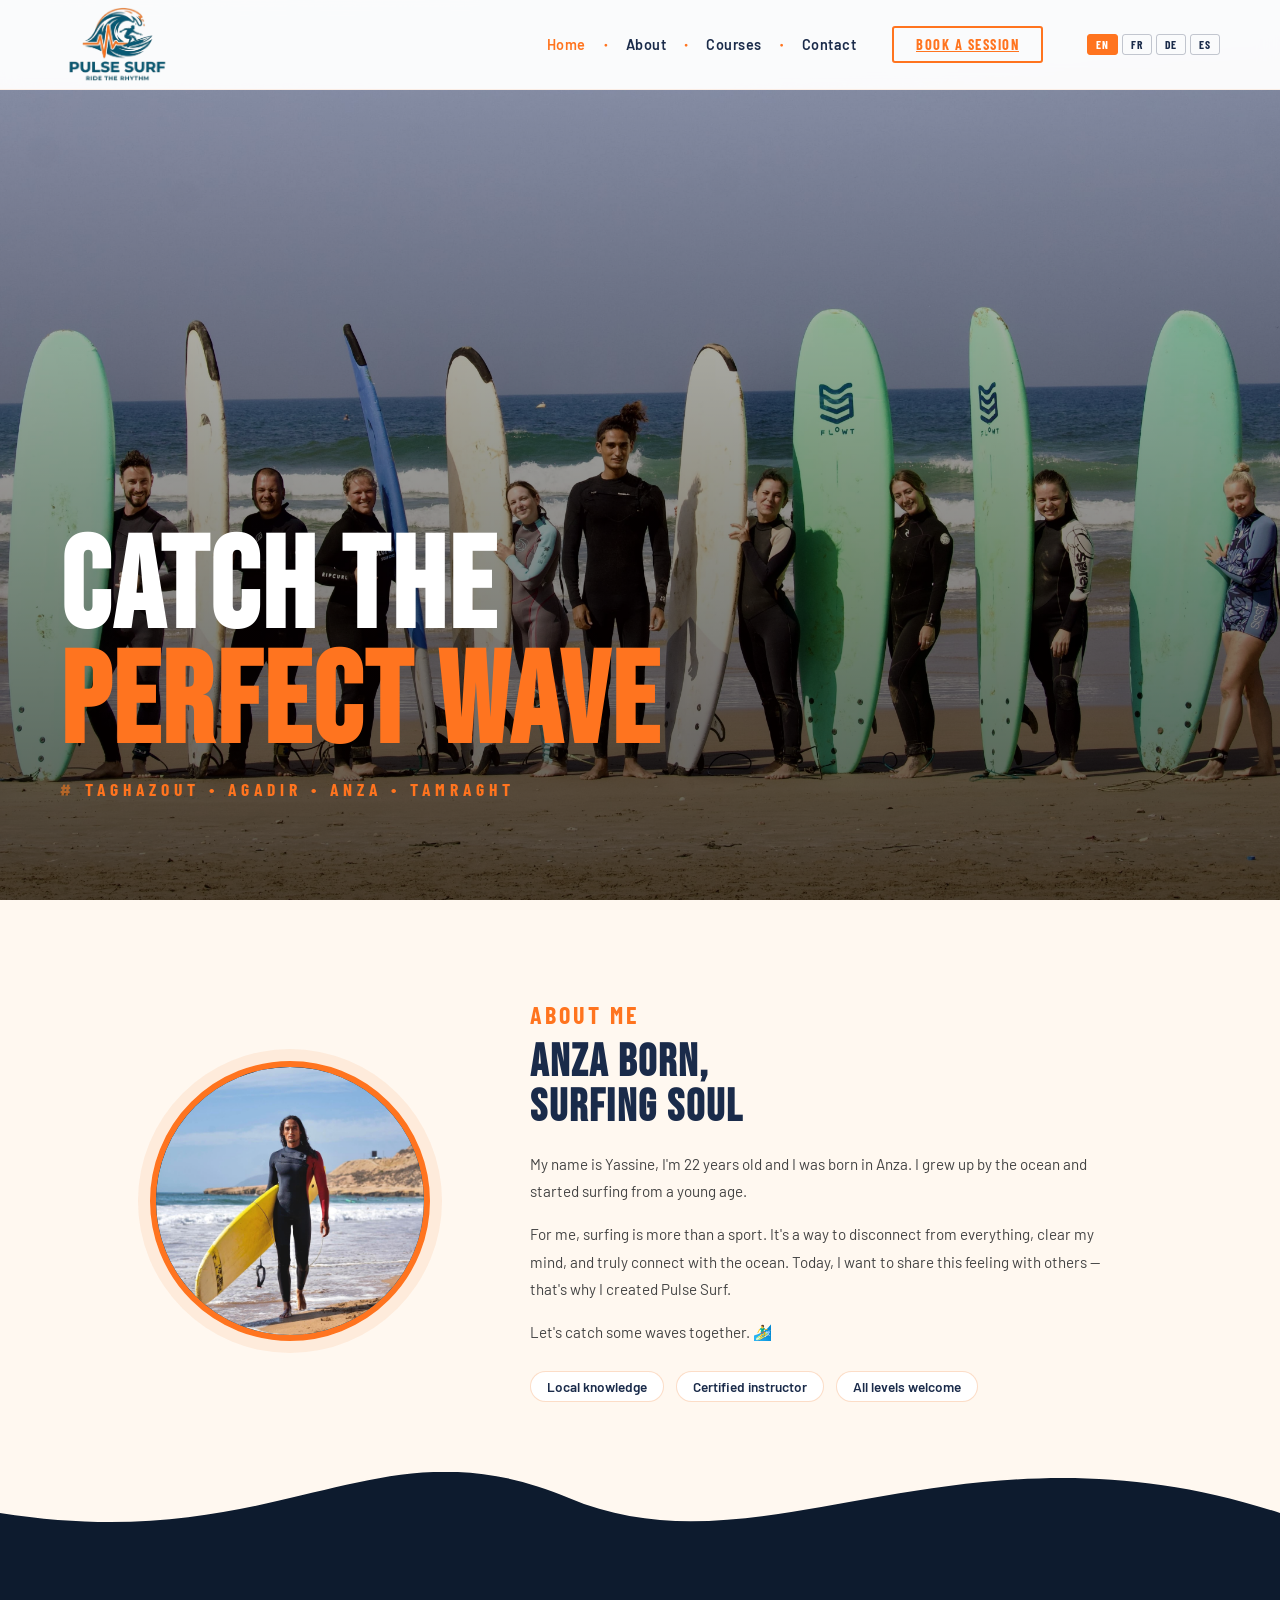
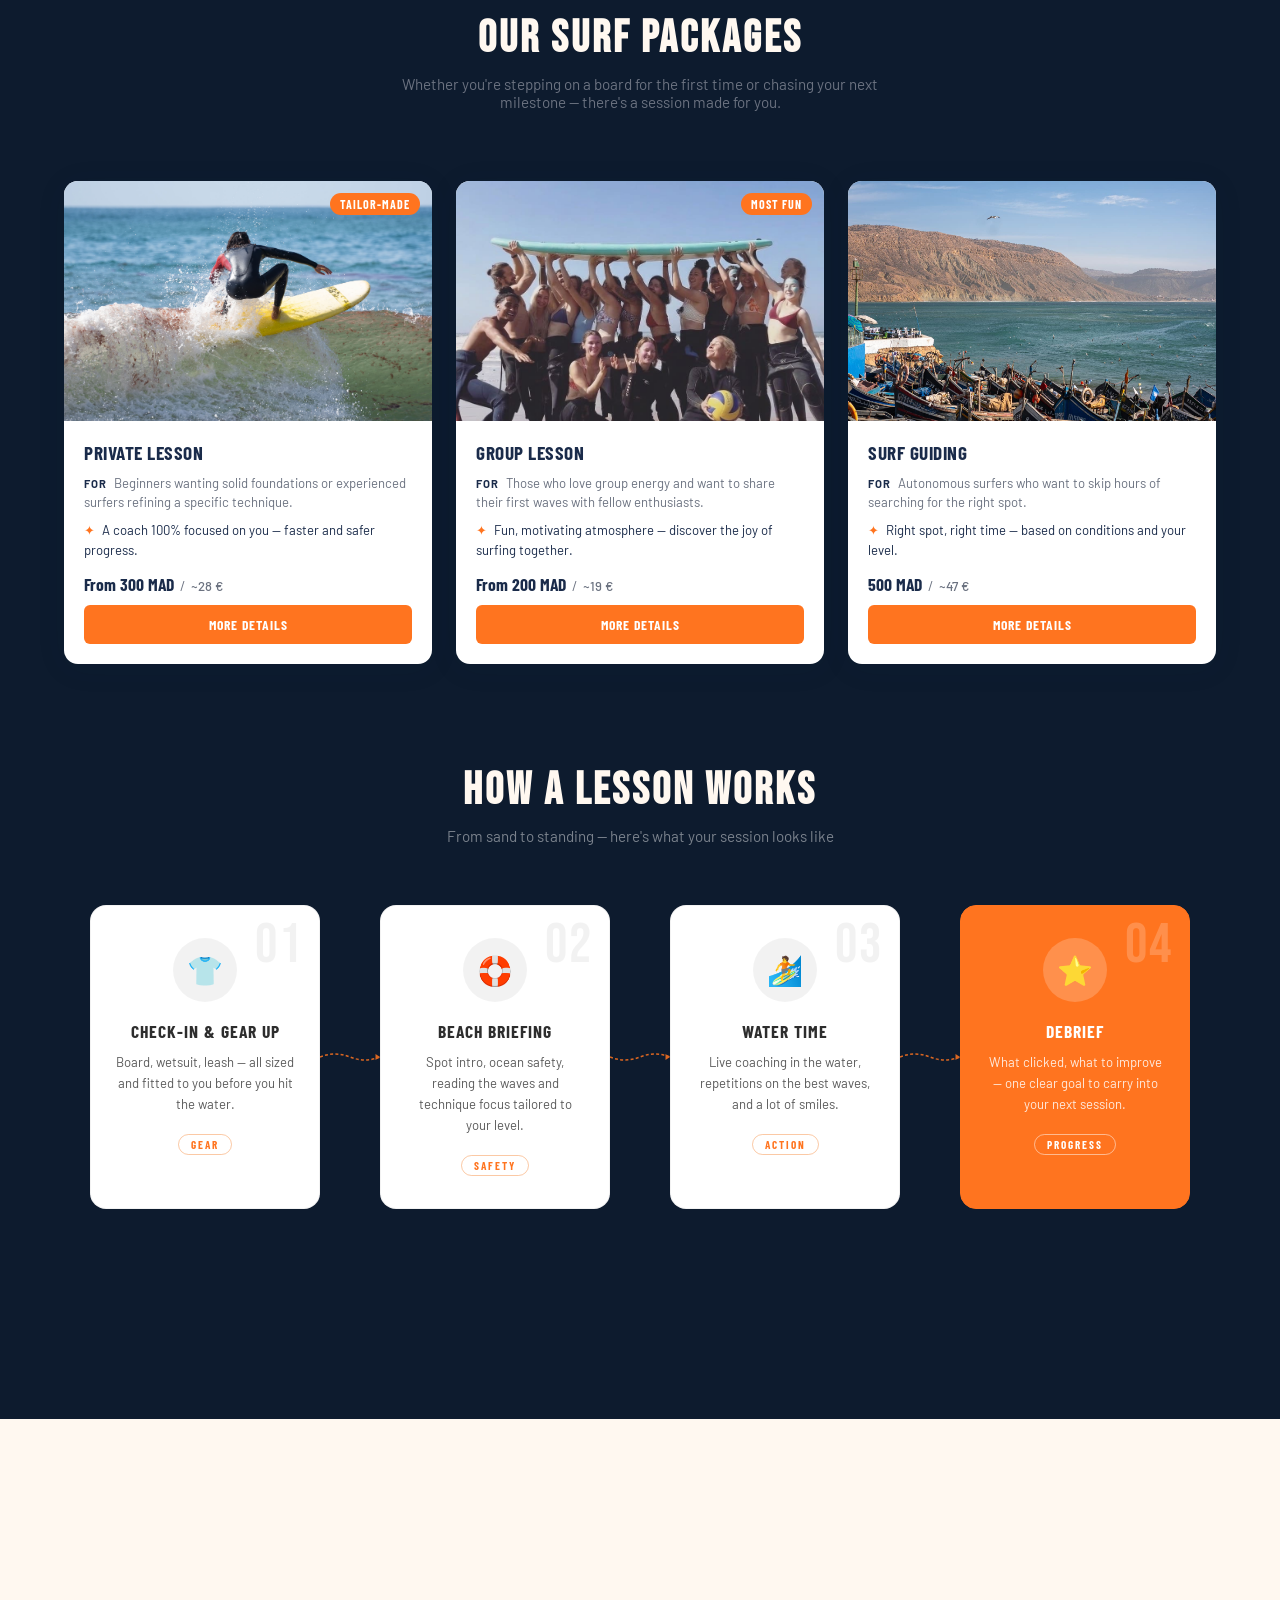
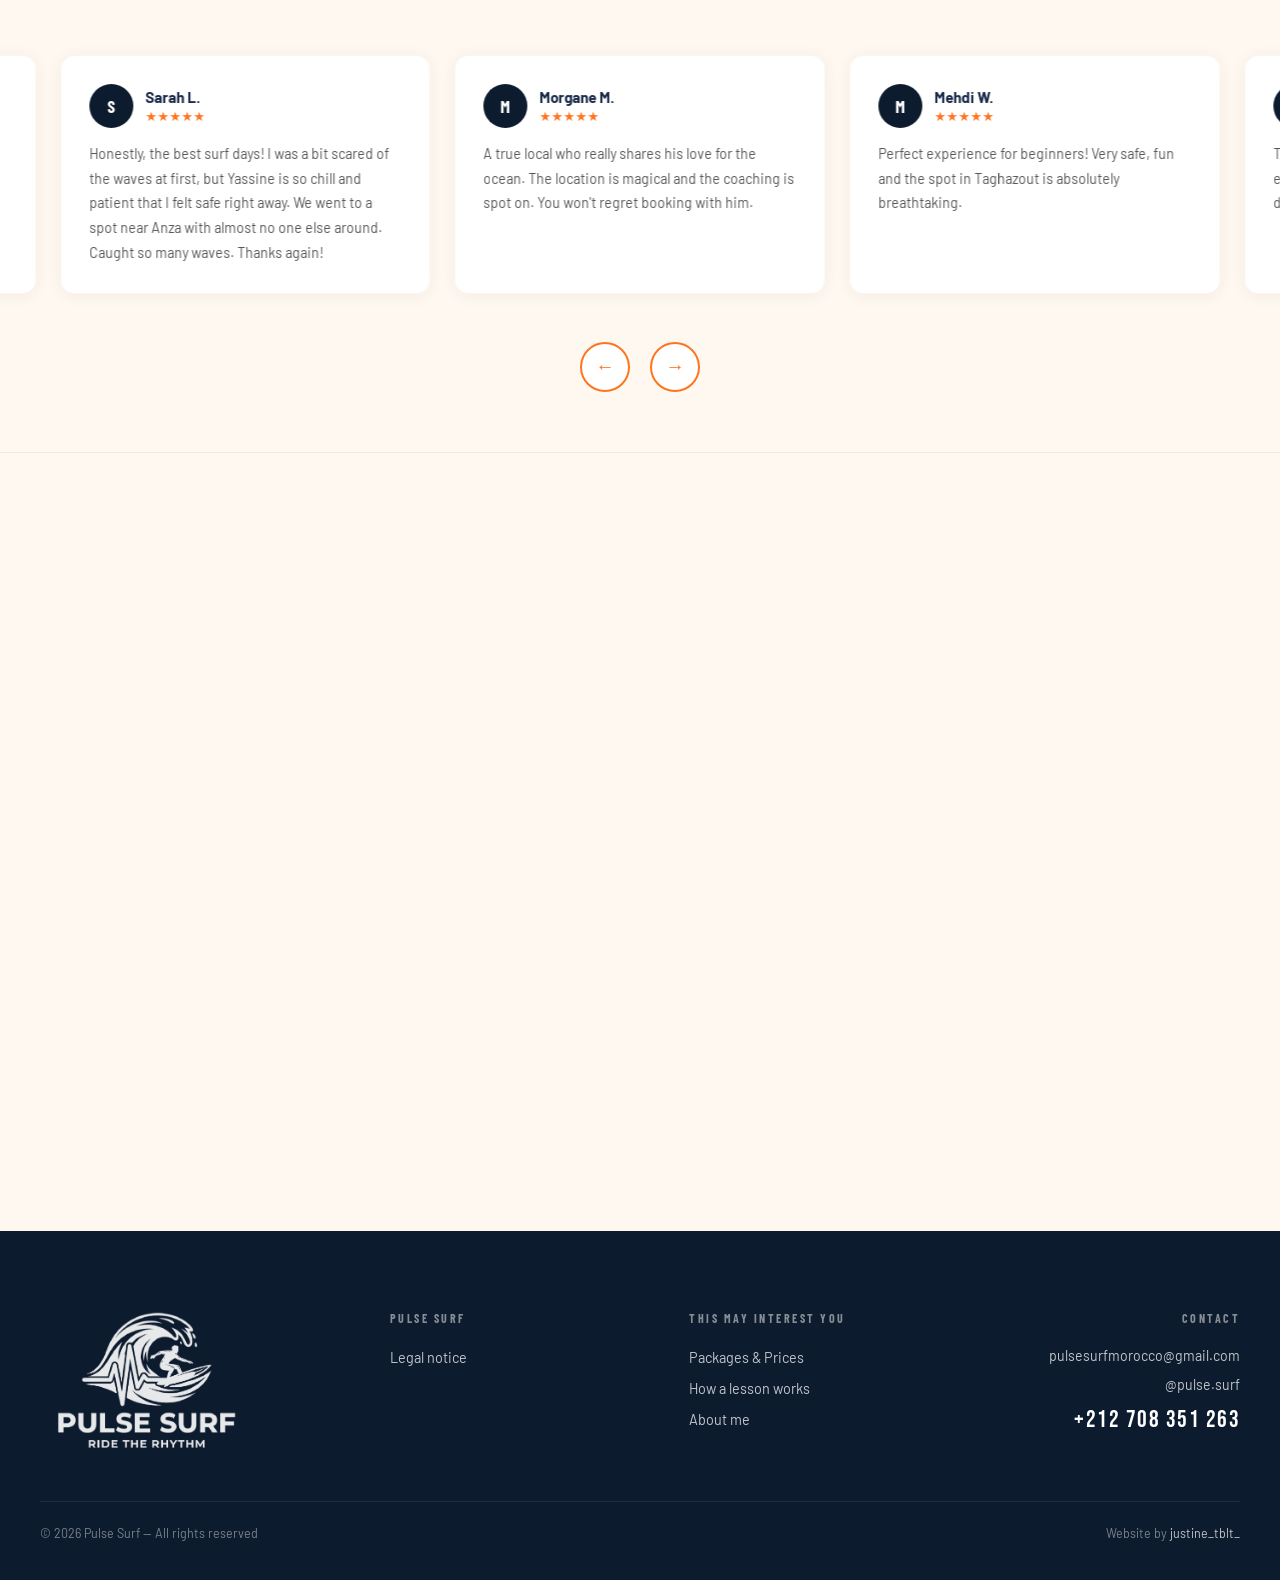
==== commit 5cbd64e0: "🐛links" ====
--- a/index.html
+++ b/index.html
@@ -315,7 +315,7 @@
                     <li><span class="contact-icon">📍</span><span>Taghazout • Agadir • Anza • Tamraght</span></li>
                     <li><span class="contact-icon">📱</span><a href="https://wa.me/212708351263" target="_blank"
                             rel="noopener">+212 708 351 263</a></li>
-                    <li><span class="contact-icon">✉️</span><a href="/cdn-cgi/l/email-protection#fc8c89908f998f898e9a91938e939f9f93bc9b919d9590d29f9391"><span class="__cf_email__" data-cfemail="9dede8f1eef8eee8effbf0f2eff2fefef2ddfaf0fcf4f1b3fef2f0">[email&#160;protected]</span></a></li>
+                    <li><span class="contact-icon">✉️</span><a href="mailto:pulsesurfmorocco@gmail.com"><span class="__cf_email__" data-cfemail="9dede8f1eef8eee8effbf0f2eff2fefef2ddfaf0fcf4f1b3fef2f0">pulsesurfmorocco@gmail.com</span></a></li>
                     <li><span class="contact-icon">📷</span><a href="https://www.instagram.com/pulse.surf/?hl=fr"
                             target="_blank" rel="noopener">@pulse.surf</a></li>
                 </ul>
@@ -392,7 +392,7 @@
             </div>
             <div class="footer-col">
                 <h4 class="footer-col-title" data-i18n="footer.col3.title">Contact</h4>
-                <a href="/cdn-cgi/l/email-protection#aadadfc6d9cfd9dfd8ccc7c5d8c5c9c9c5eacdc7cbc3c684c9c5c7" class="footer-email"><span class="__cf_email__" data-cfemail="8cfcf9e0ffe9fff9feeae1e3fee3efefe3ccebe1ede5e0a2efe3e1">[email&#160;protected]</span></a>
+                <a href="mailto:pulsesurfmorocco@gmail.com" class="footer-email"><span class="__cf_email__" data-cfemail="8cfcf9e0ffe9fff9feeae1e3fee3efefe3ccebe1ede5e0a2efe3e1">pulsesurfmorocco@gmail.com</span></a>
                 <a href="https://www.instagram.com/pulse.surf/?hl=fr" class="footer-insta" target="_blank"
                     rel="noopener">@pulse.surf</a>
                 <a href="https://wa.me/212708351263" class="footer-phone">+212 708 351 263</a>
@@ -414,7 +414,7 @@
             <p>
                 <strong>Pulse Surf — Yassine Oufaaiz</strong><br>
                 Anza, Tamraght, Taghazout, Agadir, Morocco<br>
-                Email: <a href="/cdn-cgi/l/email-protection#6c1c19001f091f191e0a01031e030f0f032c0b010d0500420f0301"><span class="__cf_email__" data-cfemail="ee9e9b829d8b9d9b9c8883819c818d8d81ae89838f8782c08d8183">[email&#160;protected]</span></a><br>
+                Email: <a href="mailto:pulsesurfmorocco@gmail.com"><span class="__cf_email__" data-cfemail="ee9e9b829d8b9d9b9c8883819c818d8d81ae89838f8782c08d8183">pulsesurfmorocco@gmail.com</span></a><br>
                 Tel: +212 708 351 263
             </p>
             <h3 data-i18n="modal.hosting">Hosting</h3>
